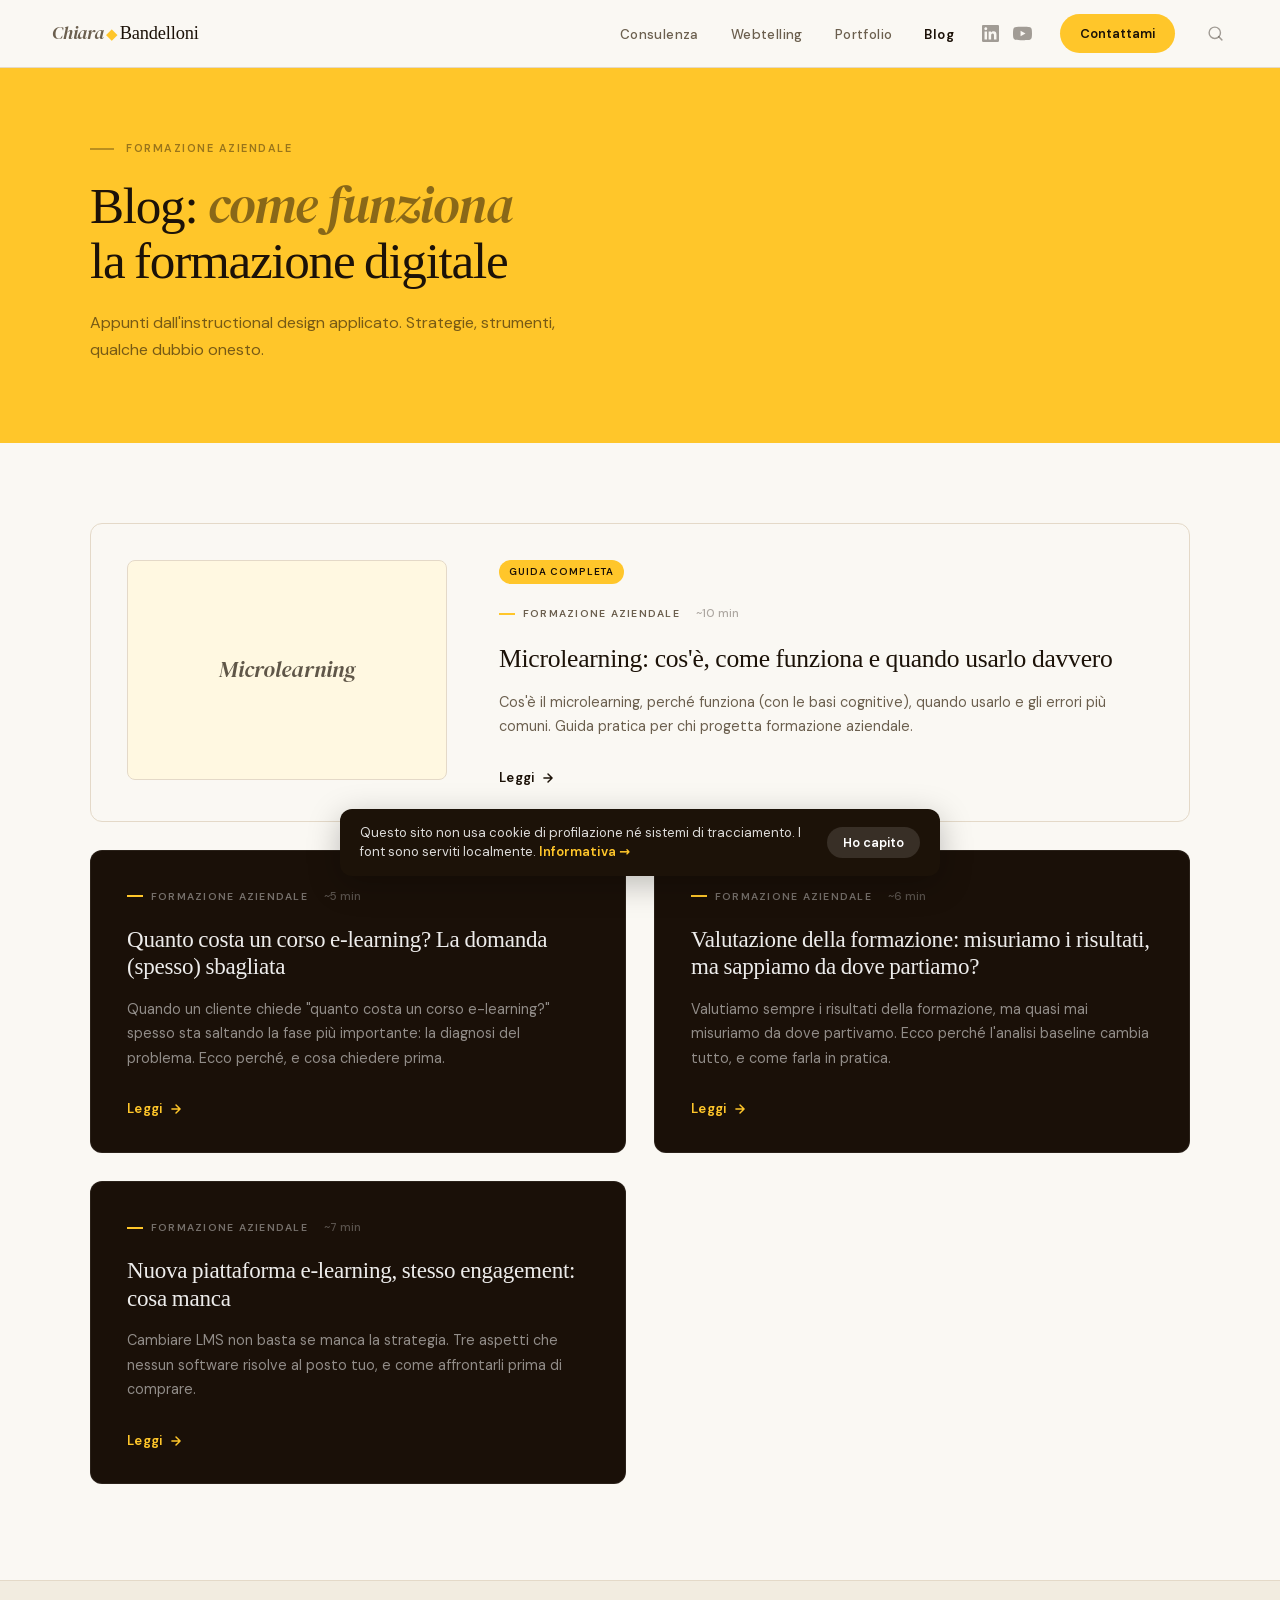
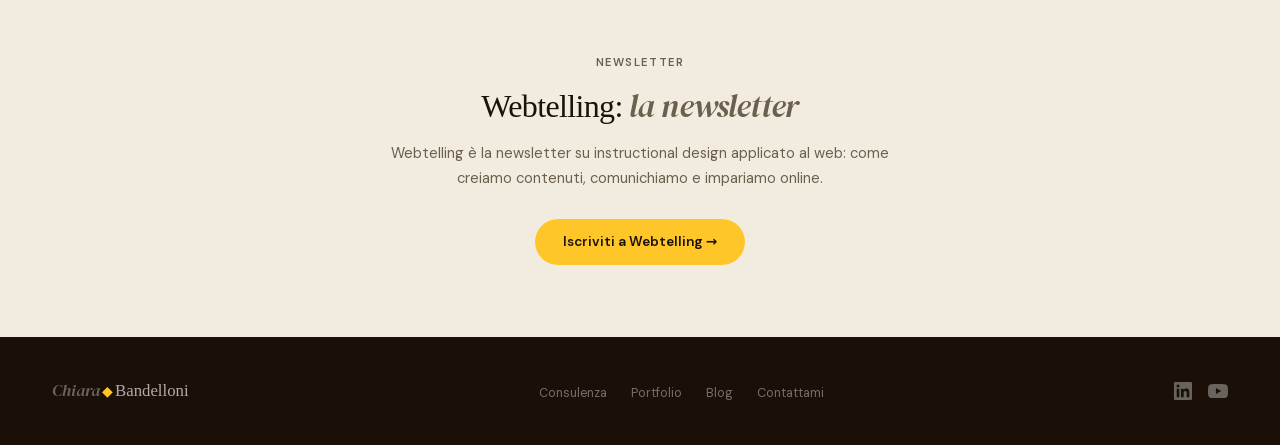
==== blog/index.html @ 51eea128 "Fix: rimuovi cadenza "ogni settimana" dalla CTA Webtelling Co-Authored-By: Claude Sonnet 4.6 <norepl" ====
<!DOCTYPE html>
<html lang="it">
<head>
<meta charset="UTF-8">
<meta name="viewport" content="width=device-width, initial-scale=1.0">
<title>Blog — Chiara Bandelloni | Formazione aziendale e e-learning</title>
<meta name="description" content="Articoli sulla formazione aziendale, instructional design e e-learning. Senza soluzioni preconfezionate.">
<link rel="canonical" href="https://chiarabandelloni.it/blog/">
<meta property="og:type" content="website">
<meta property="og:url" content="https://chiarabandelloni.it/blog/">
<meta property="og:title" content="Blog — Chiara Bandelloni | Formazione aziendale e e-learning">
<meta property="og:description" content="Articoli sulla formazione aziendale, instructional design e e-learning. Senza soluzioni preconfezionate.">
<meta property="og:image" content="https://chiarabandelloni.it/og-image.png">
<meta property="og:site_name" content="Chiara Bandelloni">
<meta property="og:locale" content="it_IT">
<meta name="twitter:card" content="summary_large_image">
<meta name="twitter:title" content="Blog — Chiara Bandelloni | Formazione aziendale e e-learning">
<meta name="twitter:description" content="Articoli sulla formazione aziendale, instructional design e e-learning. Senza soluzioni preconfezionate.">
<meta name="twitter:image" content="https://chiarabandelloni.it/og-image.png">
<link rel="stylesheet" href="../fonts/fonts.css">
<link rel="stylesheet" href="../search.css">
<link rel="icon" type="image/svg+xml" href="../favicon.svg">
<style>
*, *::before, *::after { box-sizing: border-box; margin: 0; padding: 0; }

:root {
  --yellow:      #ffc62a;
  --yellow-pale: #fff8e1;
  --brown:       #1c1208;
  --warm-white:  #faf8f3;
  --cream:       #f2ece0;
  --muted:       #6b5f4e;
  --border:      #e4d9c8;
  --dark-bg:     #1a1008;
  --serif:       'DM Serif Display', Georgia, serif;
  --sans:        'DM Sans', system-ui, sans-serif;
}

html { scroll-behavior: smooth; }

body {
  font-family: var(--sans);
  background: var(--warm-white);
  color: var(--brown);
  font-size: 17px;
  line-height: 1.65;
  -webkit-font-smoothing: antialiased;
  overflow-x: hidden;
}

/* ── NAV ── */
nav {
  position: sticky; top: 0; z-index: 100;
  background: var(--warm-white);
  border-bottom: 1px solid var(--border);
  padding: 0 52px;
  height: 68px;
  display: flex;
  align-items: center;
  justify-content: space-between;
}

.nav-logo {
  font-family: var(--serif);
  font-size: 1.15rem;
  font-weight: 400;
  color: var(--brown);
  text-decoration: none;
  letter-spacing: -0.01em;
}
.nav-logo em { font-style: italic; color: var(--muted); font-weight: 400; }
.nav-logo-sym { color: var(--yellow); padding: 0 2px; font-style: normal; font-size: 0.82em; vertical-align: middle; }

.nav-right {
  display: flex;
  align-items: center;
  gap: 28px;
}

.nav-links {
  display: flex;
  align-items: center;
  gap: 32px;
  list-style: none;
}
.nav-links a {
  font-size: 0.83rem;
  font-weight: 500;
  color: var(--muted);
  text-decoration: none;
  letter-spacing: 0.03em;
  transition: color 0.2s;
}
.nav-links a:hover, .nav-links a.active { color: var(--brown); }
.nav-links a.active { font-weight: 600; }

.nav-social {
  display: flex;
  align-items: center;
  gap: 14px;
}
.nav-social-link {
  color: rgba(28,18,8,0.4);
  display: flex;
  align-items: center;
  transition: color 0.2s;
  text-decoration: none;
}
.nav-social-link:hover { color: var(--brown); }

.nav-cta {
  background: var(--yellow);
  color: var(--brown);
  font-size: 0.8rem;
  font-weight: 700;
  padding: 9px 20px;
  border-radius: 100px;
  text-decoration: none;
  transition: background 0.2s;
  white-space: nowrap;
}
.nav-cta:hover { background: var(--brown); color: var(--yellow); }

/* ── PAGE HEADER ── */
.page-header {
  background: var(--yellow);
  padding: 72px 52px 80px;
}
.page-header-inner {
  max-width: 1100px;
  margin: 0 auto;
}
.section-label {
  font-size: 0.68rem;
  font-weight: 700;
  letter-spacing: 0.14em;
  text-transform: uppercase;
  color: rgba(28,18,8,0.45);
  display: flex;
  align-items: center;
  gap: 12px;
  margin-bottom: 20px;
}
.section-label::before {
  content: '';
  display: block;
  width: 24px; height: 2px;
  background: rgba(28,18,8,0.3);
  flex-shrink: 0;
}
.page-title {
  font-family: var(--serif);
  font-size: clamp(2.4rem, 4vw, 3.6rem);
  font-weight: 400;
  line-height: 1.08;
  letter-spacing: -0.025em;
  color: var(--brown);
  margin-bottom: 20px;
}
.page-title em { font-style: italic; color: rgba(28,18,8,0.52); }
.page-subtitle {
  font-size: 1rem;
  color: rgba(28,18,8,0.6);
  max-width: 520px;
  line-height: 1.7;
}

/* ── ARTICLES SECTION ── */
.articles-section {
  padding: 80px 52px 96px;
}
.articles-inner {
  max-width: 1100px;
  margin: 0 auto;
}

.articles-grid {
  display: grid;
  grid-template-columns: repeat(2, 1fr);
  gap: 28px;
}

.article-card {
  background: var(--warm-white);
  border: 1px solid var(--border);
  border-radius: 12px;
  padding: 36px 36px 32px;
  display: flex;
  flex-direction: column;
  position: relative;
  text-decoration: none;
  color: inherit;
  transition: border-color 0.22s, box-shadow 0.22s, transform 0.22s;
  overflow: hidden;
}
.article-card::before {
  content: '';
  position: absolute;
  top: 0; left: 0; right: 0;
  height: 3px;
  background: var(--yellow);
  transform: scaleX(0);
  transform-origin: left;
  transition: transform 0.3s;
}
.article-card:hover::before { transform: scaleX(1); }
.article-card:hover {
  border-color: rgba(255,198,42,0.4);
  box-shadow: 0 12px 40px rgba(28,18,8,0.08);
  transform: translateY(-3px);
}

.article-meta {
  display: flex;
  align-items: center;
  gap: 16px;
  margin-bottom: 20px;
}
.article-category {
  font-size: 0.65rem;
  font-weight: 700;
  letter-spacing: 0.12em;
  text-transform: uppercase;
  color: var(--muted);
  display: flex;
  align-items: center;
  gap: 8px;
}
.article-category::before {
  content: '';
  display: block;
  width: 16px; height: 2px;
  background: var(--yellow);
  flex-shrink: 0;
}
.article-time {
  font-size: 0.72rem;
  color: rgba(28,18,8,0.35);
  font-weight: 500;
}

.article-title {
  font-family: var(--serif);
  font-size: clamp(1.3rem, 1.8vw, 1.6rem);
  font-weight: 400;
  line-height: 1.2;
  color: var(--brown);
  margin-bottom: 16px;
  letter-spacing: -0.01em;
}

.article-excerpt {
  font-size: 0.9rem;
  color: var(--muted);
  line-height: 1.7;
  flex: 1;
  margin-bottom: 28px;
}

.article-link {
  display: inline-flex;
  align-items: center;
  gap: 6px;
  font-size: 0.82rem;
  font-weight: 600;
  color: var(--brown);
  letter-spacing: 0.02em;
}
.article-link svg { transition: transform 0.2s; }
.article-card:hover .article-link svg { transform: translateX(3px); }

/* featured card (first) spans full width */
.article-card.featured {
  grid-column: 1 / -1;
  flex-direction: row;
  gap: 52px;
  align-items: flex-start;
}
.article-card.featured .article-content {
  flex: 1;
  display: flex;
  flex-direction: column;
}
.article-card.featured .article-title {
  font-size: clamp(1.5rem, 2vw, 2rem);
}
.featured-tag {
  display: inline-flex;
  align-items: center;
  gap: 6px;
  background: var(--yellow);
  color: var(--brown);
  font-size: 0.62rem;
  font-weight: 700;
  letter-spacing: 0.1em;
  text-transform: uppercase;
  padding: 4px 10px;
  border-radius: 100px;
  margin-bottom: 20px;
  width: fit-content;
}

.featured-visual {
  width: 320px;
  flex-shrink: 0;
  background: var(--yellow-pale);
  border-radius: 8px;
  height: 220px;
  display: flex;
  align-items: center;
  justify-content: center;
  border: 1px solid var(--border);
  padding: 32px;
  text-align: center;
}
.featured-visual-text {
  font-family: var(--serif);
  font-size: 1.4rem;
  font-style: italic;
  color: var(--brown);
  line-height: 1.3;
  opacity: 0.7;
}

/* ── NEWSLETTER CTA ── */
.newsletter-section {
  background: var(--cream);
  border-top: 1px solid var(--border);
  padding: 72px 52px;
  text-align: center;
}
.newsletter-inner { max-width: 500px; margin: 0 auto; }
.newsletter-label {
  font-size: 0.7rem;
  font-weight: 700;
  letter-spacing: 0.14em;
  text-transform: uppercase;
  color: var(--muted);
  margin-bottom: 16px;
}
.newsletter-title {
  font-family: var(--serif);
  font-size: clamp(1.6rem, 2.5vw, 2.4rem);
  font-weight: 400;
  line-height: 1.15;
  letter-spacing: -0.02em;
  color: var(--brown);
  margin-bottom: 16px;
}
.newsletter-title em { font-style: italic; color: var(--muted); }
.newsletter-body {
  font-size: 0.92rem;
  color: var(--muted);
  line-height: 1.7;
  margin-bottom: 28px;
}
.btn-yellow {
  display: inline-flex;
  align-items: center;
  gap: 8px;
  background: var(--yellow);
  color: var(--brown);
  padding: 12px 28px;
  border-radius: 100px;
  font-size: 0.85rem;
  font-weight: 700;
  text-decoration: none;
  transition: background 0.2s;
}
.btn-yellow:hover { background: var(--brown); color: var(--yellow); }

/* ── FOOTER ── */
footer {
  background: var(--dark-bg);
  padding: 40px 52px;
  display: flex;
  align-items: center;
  justify-content: space-between;
  gap: 24px;
}
.footer-logo {
  font-family: var(--serif);
  font-size: 1.05rem;
  color: rgba(255,255,255,0.65);
  text-decoration: none;
}
.footer-logo em { font-style: italic; color: rgba(255,255,255,0.35); }
.footer-logo-sym { color: var(--yellow); padding: 0 2px; font-style: normal; font-size: 0.82em; vertical-align: middle; }
.footer-links {
  display: flex;
  gap: 24px;
  list-style: none;
}
.footer-links a {
  font-size: 0.78rem;
  color: rgba(255,255,255,0.4);
  text-decoration: none;
  transition: color 0.2s;
}
.footer-links a:hover { color: rgba(255,255,255,0.75); }
.footer-social {
  display: flex;
  align-items: center;
  gap: 16px;
}
.footer-social-link {
  color: rgba(255,255,255,0.35);
  display: flex;
  align-items: center;
  text-decoration: none;
  transition: color 0.2s;
}
.footer-social-link:hover { color: rgba(255,255,255,0.85); }

/* ── HAMBURGER ── */
.nav-hamburger {
  display: none;
  flex-direction: column;
  gap: 5px;
  background: none;
  border: none;
  cursor: pointer;
  padding: 6px 2px;
  -webkit-tap-highlight-color: transparent;
}
.nav-hamburger span {
  display: block;
  width: 22px; height: 2px;
  background: var(--brown);
  border-radius: 2px;
  transition: transform 0.28s ease, opacity 0.28s ease;
  transform-origin: center;
}
.nav-hamburger.open span:nth-child(1) { transform: translateY(7px) rotate(45deg); }
.nav-hamburger.open span:nth-child(2) { opacity: 0; }
.nav-hamburger.open span:nth-child(3) { transform: translateY(-7px) rotate(-45deg); }

/* ── DARK CARDS (non-featured) ── */
.article-card:not(.featured) {
  background: var(--dark-bg);
  border-color: rgba(255,255,255,0.07);
}
.article-card:not(.featured):hover {
  border-color: rgba(255,198,42,0.3);
  box-shadow: 0 12px 40px rgba(0,0,0,0.35);
}
.article-card:not(.featured) .article-title {
  color: rgba(255,255,255,0.92);
}
.article-card:not(.featured) .article-excerpt {
  color: rgba(255,255,255,0.52);
}
.article-card:not(.featured) .article-category {
  color: rgba(255,255,255,0.4);
}
.article-card:not(.featured) .article-time {
  color: rgba(255,255,255,0.28);
}
.article-card:not(.featured) .article-link {
  color: var(--yellow);
}

/* ── RESPONSIVE ── */
@media (max-width: 1024px) {
  nav { padding: 0 24px; }
  .page-header { padding: 56px 32px 64px; }
  .articles-section { padding: 64px 32px 80px; }
  .newsletter-section { padding: 56px 32px; }
  footer { padding: 32px; }
}
@media (max-width: 860px) {
  .articles-grid { grid-template-columns: 1fr; }
  .article-card.featured { flex-direction: column; gap: 28px; }
  .featured-visual { width: 100%; height: 160px; }
}
@media (max-width: 640px) {
  nav { padding: 0 20px; height: 60px; }
  .nav-hamburger { display: flex; }
  .nav-social { display: none; } .nav-cta { display: none; } .nav-links-mobile-only { display: block; }
  .nav-links {
    display: none;
    position: fixed;
    top: 60px; left: 0; right: 0;
    flex-direction: column;
    gap: 0;
    background: var(--warm-white);
    border-bottom: 1px solid var(--border);
    padding: 8px 0 16px;
    box-shadow: 0 8px 24px rgba(28,18,8,0.08);
    z-index: 99;
  }
  .nav-links.open { display: flex; }
  .nav-links li { border-bottom: 1px solid var(--border); }
  .nav-links li:last-child { border-bottom: none; }
  .nav-links a { display: block; padding: 14px 20px; font-size: 0.92rem; color: var(--brown); }
  .page-header { padding: 40px 20px 52px; }
  .articles-section { padding: 48px 20px 64px; }
  .article-card { padding: 28px 24px; }
  .newsletter-section { padding: 48px 20px; }
  footer { padding: 28px 20px; flex-direction: column; align-items: flex-start; gap: 16px; }
  .footer-links { flex-wrap: wrap; gap: 16px; }
}
#cookie-notice {
  position: fixed;
  bottom: 24px; left: 50%;
  transform: translateX(-50%);
  background: var(--brown);
  color: rgba(255,255,255,0.85);
  padding: 14px 20px;
  border-radius: 12px;
  font-size: 0.82rem;
  line-height: 1.5;
  display: flex;
  align-items: center;
  gap: 20px;
  max-width: min(600px, calc(100vw - 32px));
  box-shadow: 0 8px 32px rgba(0,0,0,0.25);
  z-index: 9999;
  transition: opacity 0.3s, transform 0.3s;
}
#cookie-notice.hidden {
  opacity: 0;
  pointer-events: none;
  transform: translateX(-50%) translateY(12px);
}
#cookie-notice a { color: var(--yellow); text-decoration: none; font-weight: 600; white-space: nowrap; }
#cookie-notice a:hover { text-decoration: underline; }
#cookie-close {
  background: rgba(255,255,255,0.12);
  border: none;
  color: #fff;
  font-size: 0.8rem;
  font-weight: 600;
  padding: 7px 16px;
  border-radius: 100px;
  cursor: pointer;
  white-space: nowrap;
  font-family: var(--sans);
  transition: background 0.2s;
  flex-shrink: 0;
}
#cookie-close:hover { background: rgba(255,255,255,0.22); }
@media (max-width: 640px) {
  #cookie-notice { bottom: 16px; flex-direction: column; align-items: flex-start; gap: 12px; }
}
</style>
</head>
<body>

<!-- ── NAV ── -->
<nav>
  <a href="../index.html" class="nav-logo"><em>Chiara</em><span class="nav-logo-sym">◆</span>Bandelloni</a>
  <div class="nav-right">
    <ul class="nav-links">
      <li><a href="../index.html#consulenza">Consulenza</a></li>
      <li><a href="https://chiarabandelloni.substack.com/" target="_blank" rel="noopener">Webtelling</a></li>
      <li><a href="../index.html#portfolio">Portfolio</a></li>
      <li><a href="index.html" class="active">Blog</a></li>
    </ul>
    <div class="nav-social">
      <a href="https://www.linkedin.com/in/chiarabandelloni/" target="_blank" rel="noopener" class="nav-social-link" aria-label="LinkedIn">
        <svg width="17" height="17" viewBox="0 0 24 24" fill="currentColor"><path d="M20.447 20.452h-3.554v-5.569c0-1.328-.027-3.037-1.852-3.037-1.853 0-2.136 1.445-2.136 2.939v5.667H9.351V9h3.414v1.561h.046c.477-.9 1.637-1.85 3.37-1.85 3.601 0 4.267 2.37 4.267 5.455v6.286zM5.337 7.433c-1.144 0-2.063-.926-2.063-2.065 0-1.138.92-2.063 2.063-2.063 1.14 0 2.064.925 2.064 2.063 0 1.139-.925 2.065-2.064 2.065zm1.782 13.019H3.555V9h3.564v11.452zM22.225 0H1.771C.792 0 0 .774 0 1.729v20.542C0 23.227.792 24 1.771 24h20.451C23.2 24 24 23.227 24 22.271V1.729C24 .774 23.2 0 22.222 0h.003z"/></svg>
      </a>
      <a href="https://www.youtube.com/@webtelling" target="_blank" rel="noopener" class="nav-social-link" aria-label="YouTube">
        <svg width="19" height="19" viewBox="0 0 24 24" fill="currentColor"><path d="M23.498 6.186a3.016 3.016 0 0 0-2.122-2.136C19.505 3.545 12 3.545 12 3.545s-7.505 0-9.377.505A3.017 3.017 0 0 0 .502 6.186C0 8.07 0 12 0 12s0 3.93.502 5.814a3.016 3.016 0 0 0 2.122 2.136c1.871.505 9.376.505 9.376.505s7.505 0 9.377-.505a3.015 3.015 0 0 0 2.122-2.136C24 15.93 24 12 24 12s0-3.93-.502-5.814zM9.545 15.568V8.432L15.818 12l-6.273 3.568z"/></svg>
      </a>
    </div>
    <a href="../contattami.html" class="nav-cta">Contattami</a>
    <button class="nav-search-btn" aria-label="Cerca nel sito">
      <svg width="17" height="17" viewBox="0 0 24 24" fill="none" stroke="currentColor" stroke-width="2" stroke-linecap="round" stroke-linejoin="round"><circle cx="11" cy="11" r="8"/><path d="m21 21-4.35-4.35"/></svg>
    </button>
    <button class="nav-hamburger" aria-label="Menu" aria-expanded="false">
      <span></span><span></span><span></span>
    </button>
  </div>
</nav>

<!-- ── PAGE HEADER ── -->
<div class="page-header">
  <div class="page-header-inner">
    <p class="section-label">formazione aziendale</p>
    <h1 class="page-title">Blog: <em>come funziona</em><br>la formazione digitale</h1>
    <p class="page-subtitle">Appunti dall'instructional design applicato. Strategie, strumenti, qualche dubbio onesto.</p>
  </div>
</div>

<!-- ── ARTICLE GRID ── -->
<section class="articles-section">
  <div class="articles-inner">
    <div class="articles-grid">

      <!-- FEATURED: microlearning (più lungo, più cercato) -->
      <a href="microlearning-guida-completa.html" class="article-card featured">
        <div class="featured-visual">
          <p class="featured-visual-text">Micro&shy;learning</p>
        </div>
        <div class="article-content">
          <span class="featured-tag">Guida completa</span>
          <div class="article-meta">
            <span class="article-category">Formazione aziendale</span>
            <span class="article-time">~10 min</span>
          </div>
          <h2 class="article-title">Microlearning: cos'è, come funziona e quando usarlo davvero</h2>
          <p class="article-excerpt">Cos'è il microlearning, perché funziona (con le basi cognitive), quando usarlo e gli errori più comuni. Guida pratica per chi progetta formazione aziendale.</p>
          <span class="article-link">Leggi <svg width="14" height="14" viewBox="0 0 24 24" fill="none" stroke="currentColor" stroke-width="2.5" stroke-linecap="round" stroke-linejoin="round"><path d="M5 12h14M12 5l7 7-7 7"/></svg></span>
        </div>
      </a>

      <!-- Quanto costa un corso -->
      <a href="quanto-costa-corso-elearning-domanda-sbagliata.html" class="article-card">
        <div class="article-meta">
          <span class="article-category">Formazione aziendale</span>
          <span class="article-time">~5 min</span>
        </div>
        <h2 class="article-title">Quanto costa un corso e-learning? La domanda (spesso) sbagliata</h2>
        <p class="article-excerpt">Quando un cliente chiede "quanto costa un corso e-learning?" spesso sta saltando la fase più importante: la diagnosi del problema. Ecco perché, e cosa chiedere prima.</p>
        <span class="article-link">Leggi <svg width="14" height="14" viewBox="0 0 24 24" fill="none" stroke="currentColor" stroke-width="2.5" stroke-linecap="round" stroke-linejoin="round"><path d="M5 12h14M12 5l7 7-7 7"/></svg></span>
      </a>

      <!-- Misurare il punto di partenza -->
      <a href="misurare-efficacia-formazione-baseline.html" class="article-card">
        <div class="article-meta">
          <span class="article-category">Formazione aziendale</span>
          <span class="article-time">~6 min</span>
        </div>
        <h2 class="article-title">Valutazione della formazione: misuriamo i risultati, ma sappiamo da dove partiamo?</h2>
        <p class="article-excerpt">Valutiamo sempre i risultati della formazione, ma quasi mai misuriamo da dove partivamo. Ecco perché l'analisi baseline cambia tutto, e come farla in pratica.</p>
        <span class="article-link">Leggi <svg width="14" height="14" viewBox="0 0 24 24" fill="none" stroke="currentColor" stroke-width="2.5" stroke-linecap="round" stroke-linejoin="round"><path d="M5 12h14M12 5l7 7-7 7"/></svg></span>
      </a>

      <!-- Piattaforma e-learning -->
      <a href="piattaforma-elearning-engagement-non-basta.html" class="article-card">
        <div class="article-meta">
          <span class="article-category">Formazione aziendale</span>
          <span class="article-time">~7 min</span>
        </div>
        <h2 class="article-title">Nuova piattaforma e-learning, stesso engagement: cosa manca</h2>
        <p class="article-excerpt">Cambiare LMS non basta se manca la strategia. Tre aspetti che nessun software risolve al posto tuo, e come affrontarli prima di comprare.</p>
        <span class="article-link">Leggi <svg width="14" height="14" viewBox="0 0 24 24" fill="none" stroke="currentColor" stroke-width="2.5" stroke-linecap="round" stroke-linejoin="round"><path d="M5 12h14M12 5l7 7-7 7"/></svg></span>
      </a>

    </div>
  </div>
</section>

<!-- ── NEWSLETTER ── -->
<section class="newsletter-section">
  <div class="newsletter-inner">
    <p class="newsletter-label">newsletter</p>
    <h2 class="newsletter-title">Webtelling: <em>la newsletter</em></h2>
    <p class="newsletter-body">Webtelling è la newsletter su instructional design applicato al web: come creiamo contenuti, comunichiamo e impariamo online.</p>
    <a href="https://chiarabandelloni.substack.com/" target="_blank" rel="noopener" class="btn-yellow">Iscriviti a Webtelling →</a>
  </div>
</section>

<!-- ── FOOTER ── -->
<footer>
  <a href="../index.html" class="footer-logo"><em>Chiara</em><span class="footer-logo-sym">◆</span>Bandelloni</a>
  <ul class="footer-links">
    <li><a href="../index.html#consulenza">Consulenza</a></li>
    <li><a href="../index.html#portfolio">Portfolio</a></li>
    <li><a href="index.html">Blog</a></li>
    <li><a href="../contattami.html">Contattami</a></li>
  </ul>
  <div class="footer-social">
    <a href="https://www.linkedin.com/in/chiarabandelloni/" target="_blank" rel="noopener" class="footer-social-link" aria-label="LinkedIn">
      <svg width="18" height="18" viewBox="0 0 24 24" fill="currentColor"><path d="M20.447 20.452h-3.554v-5.569c0-1.328-.027-3.037-1.852-3.037-1.853 0-2.136 1.445-2.136 2.939v5.667H9.351V9h3.414v1.561h.046c.477-.9 1.637-1.85 3.37-1.85 3.601 0 4.267 2.37 4.267 5.455v6.286zM5.337 7.433c-1.144 0-2.063-.926-2.063-2.065 0-1.138.92-2.063 2.063-2.063 1.14 0 2.064.925 2.064 2.063 0 1.139-.925 2.065-2.064 2.065zm1.782 13.019H3.555V9h3.564v11.452zM22.225 0H1.771C.792 0 0 .774 0 1.729v20.542C0 23.227.792 24 1.771 24h20.451C23.2 24 24 23.227 24 22.271V1.729C24 .774 23.2 0 22.222 0h.003z"/></svg>
    </a>
    <a href="https://www.youtube.com/@webtelling" target="_blank" rel="noopener" class="footer-social-link" aria-label="YouTube">
      <svg width="20" height="20" viewBox="0 0 24 24" fill="currentColor"><path d="M23.498 6.186a3.016 3.016 0 0 0-2.122-2.136C19.505 3.545 12 3.545 12 3.545s-7.505 0-9.377.505A3.017 3.017 0 0 0 .502 6.186C0 8.07 0 12 0 12s0 3.93.502 5.814a3.016 3.016 0 0 0 2.122 2.136c1.871.505 9.376.505 9.376.505s7.505 0 9.377-.505a3.015 3.015 0 0 0 2.122-2.136C24 15.93 24 12 24 12s0-3.93-.502-5.814zM9.545 15.568V8.432L15.818 12l-6.273 3.568z"/></svg>
    </a>
  </div>
</footer>

<script>
(function(){
  var btn = document.querySelector('.nav-hamburger');
  var menu = document.querySelector('.nav-links');
  if (!btn || !menu) return;
  btn.addEventListener('click', function(e){
    e.stopPropagation();
    var open = btn.classList.toggle('open');
    menu.classList.toggle('open');
    btn.setAttribute('aria-expanded', open);
  });
  document.addEventListener('click', function(e){
    if (!btn.contains(e.target) && !menu.contains(e.target)){
      btn.classList.remove('open');
      menu.classList.remove('open');
      btn.setAttribute('aria-expanded','false');
    }
  });
  menu.querySelectorAll('a').forEach(function(a){
    a.addEventListener('click', function(){
      btn.classList.remove('open');
      menu.classList.remove('open');
      btn.setAttribute('aria-expanded','false');
    });
  });
})();
</script>
<div id="cookie-notice" role="status" aria-live="polite">
  <span>Questo sito non usa cookie di profilazione né sistemi di tracciamento. I font sono serviti localmente. <a href="../privacy-policy.html#cookie">Informativa →</a></span>
  <button id="cookie-close" aria-label="Chiudi avviso cookie">Ho capito</button>
</div>
<script>
(function(){
  var notice = document.getElementById('cookie-notice');
  var close  = document.getElementById('cookie-close');
  if (!notice || !close) return;
  if (localStorage.getItem('cookie-ok')) { notice.classList.add('hidden'); return; }
  close.addEventListener('click', function(){
    notice.classList.add('hidden');
    localStorage.setItem('cookie-ok', '1');
  });
})();
</script>
<script src="../search.js"></script>
</body>
</html>
---- fonts/fonts.css ----
/* DM Sans — self-hosted */
@font-face {
  font-family: 'DM Sans';
  font-style: normal;
  font-weight: 300 600;
  font-display: swap;
  src: url('dm-sans-latin-ext.woff2') format('woff2');
  unicode-range: U+0100-02BA, U+02BD-02C5, U+02C7-02CC, U+02CE-02D7, U+02DD-02FF, U+0304, U+0308, U+0329, U+1D00-1DBF, U+1E00-1E9F, U+1EF2-1EFF, U+2020, U+20A0-20AB, U+20AD-20C0, U+2113, U+2C60-2C7F, U+A720-A7FF;
}
@font-face {
  font-family: 'DM Sans';
  font-style: normal;
  font-weight: 300 600;
  font-display: swap;
  src: url('dm-sans-latin.woff2') format('woff2');
  unicode-range: U+0000-00FF, U+0131, U+0152-0153, U+02BB-02BC, U+02C6, U+02DA, U+02DC, U+0304, U+0308, U+0329, U+2000-206F, U+20AC, U+2122, U+2191, U+2193, U+2212, U+2215, U+FEFF, U+FFFD;
}

/* DM Serif Display — self-hosted */
@font-face {
  font-family: 'DM Serif Display';
  font-style: normal;
  font-weight: 400;
  font-display: swap;
  src: url('dm-serif-display-regular-latin-ext.woff2') format('woff2');
  unicode-range: U+0100-02BA, U+02BD-02C5, U+02C7-02CC, U+02CE-02D7, U+02DD-02FF, U+0304, U+0308, U+0329, U+1D00-1DBF, U+1E00-1E9F, U+1EF2-1EFF, U+2020, U+20A0-20AB, U+20AD-20C0, U+2113, U+2C60-2C7F, U+A720-A7FF;
}
@font-face {
  font-family: 'DM Serif Display';
  font-style: normal;
  font-weight: 400;
  font-display: swap;
  src: url('dm-serif-display-regular-latin.woff2') format('woff2');
  unicode-range: U+0000-00FF, U+0131, U+0152-0153, U+02BB-02BC, U+02C6, U+02DA, U+02DC, U+0304, U+0308, U+0329, U+2000-206F, U+20AC, U+2122, U+2191, U+2193, U+2212, U+2215, U+FEFF, U+FFFD;
}
@font-face {
  font-family: 'DM Serif Display';
  font-style: italic;
  font-weight: 400;
  font-display: swap;
  src: url('dm-serif-display-italic-latin-ext.woff2') format('woff2');
  unicode-range: U+0100-02BA, U+02BD-02C5, U+02C7-02CC, U+02CE-02D7, U+02DD-02FF, U+0304, U+0308, U+0329, U+1D00-1DBF, U+1E00-1E9F, U+1EF2-1EFF, U+2020, U+20A0-20AB, U+20AD-20C0, U+2113, U+2C60-2C7F, U+A720-A7FF;
}
@font-face {
  font-family: 'DM Serif Display';
  font-style: italic;
  font-weight: 400;
  font-display: swap;
  src: url('dm-serif-display-italic-latin.woff2') format('woff2');
  unicode-range: U+0000-00FF, U+0131, U+0152-0153, U+02BB-02BC, U+02C6, U+02DA, U+02DC, U+0304, U+0308, U+0329, U+2000-206F, U+20AC, U+2122, U+2191, U+2193, U+2212, U+2215, U+FEFF, U+FFFD;
}
---- search.css ----
/* ── SEARCH OVERLAY ── */
#search-overlay {
  position: fixed;
  inset: 0;
  background: rgba(28,18,8,0.55);
  backdrop-filter: blur(4px);
  -webkit-backdrop-filter: blur(4px);
  z-index: 9998;
  display: flex;
  align-items: flex-start;
  justify-content: center;
  padding: 80px 20px 20px;
  opacity: 0;
  pointer-events: none;
  transition: opacity 0.2s;
}
#search-overlay.open {
  opacity: 1;
  pointer-events: all;
}
#search-panel {
  background: #faf8f3;
  border-radius: 16px;
  width: 100%;
  max-width: 580px;
  box-shadow: 0 24px 64px rgba(28,18,8,0.22);
  overflow: hidden;
  transform: translateY(-10px);
  transition: transform 0.2s;
}
#search-overlay.open #search-panel {
  transform: translateY(0);
}

/* input row */
#search-input-wrap {
  display: flex;
  align-items: center;
  gap: 12px;
  padding: 18px 20px;
  border-bottom: 1px solid #e4d9c8;
}
#search-icon-svg { color: #6b5f4e; flex-shrink: 0; }
#search-input {
  flex: 1;
  font-family: 'DM Sans', system-ui, sans-serif;
  font-size: 1rem;
  color: #1c1208;
  background: none;
  border: none;
  outline: none;
}
#search-input::placeholder { color: rgba(28,18,8,0.35); }
#search-kbd {
  font-size: 0.68rem;
  font-weight: 600;
  color: rgba(28,18,8,0.3);
  background: rgba(28,18,8,0.07);
  padding: 2px 7px;
  border-radius: 5px;
  letter-spacing: 0.03em;
  flex-shrink: 0;
}
#search-close {
  background: none;
  border: none;
  color: #6b5f4e;
  cursor: pointer;
  padding: 4px;
  display: flex;
  align-items: center;
  flex-shrink: 0;
  transition: color 0.2s;
}
#search-close:hover { color: #1c1208; }

/* results */
#search-results {
  max-height: 380px;
  overflow-y: auto;
  padding: 8px 0;
}
.search-hint {
  padding: 18px 20px;
  font-size: 0.87rem;
  color: #6b5f4e;
  font-family: 'DM Sans', system-ui, sans-serif;
}
.search-result {
  display: flex;
  flex-direction: column;
  gap: 4px;
  padding: 14px 20px;
  text-decoration: none;
  color: inherit;
  border-left: 3px solid transparent;
  transition: background 0.15s, border-color 0.15s;
}
.search-result:hover,
.search-result.active {
  background: #fff8e1;
  border-left-color: #ffc62a;
}
.search-result-cat {
  font-size: 0.63rem;
  font-weight: 700;
  letter-spacing: 0.12em;
  text-transform: uppercase;
  color: #6b5f4e;
  font-family: 'DM Sans', system-ui, sans-serif;
}
.search-result-title {
  font-size: 0.95rem;
  color: #1c1208;
  font-weight: 600;
  line-height: 1.3;
  font-family: 'DM Sans', system-ui, sans-serif;
}
.search-result-excerpt {
  font-size: 0.82rem;
  color: #6b5f4e;
  line-height: 1.5;
  font-family: 'DM Sans', system-ui, sans-serif;
}

/* nav button */
.nav-search-btn {
  background: none;
  border: none;
  color: rgba(28,18,8,0.4);
  cursor: pointer;
  display: flex;
  align-items: center;
  padding: 4px;
  transition: color 0.2s;
  -webkit-tap-highlight-color: transparent;
}
.nav-search-btn:hover { color: #1c1208; }

@media (max-width: 640px) {
  #search-overlay { padding: 60px 16px 16px; }
  #search-kbd { display: none; }
}
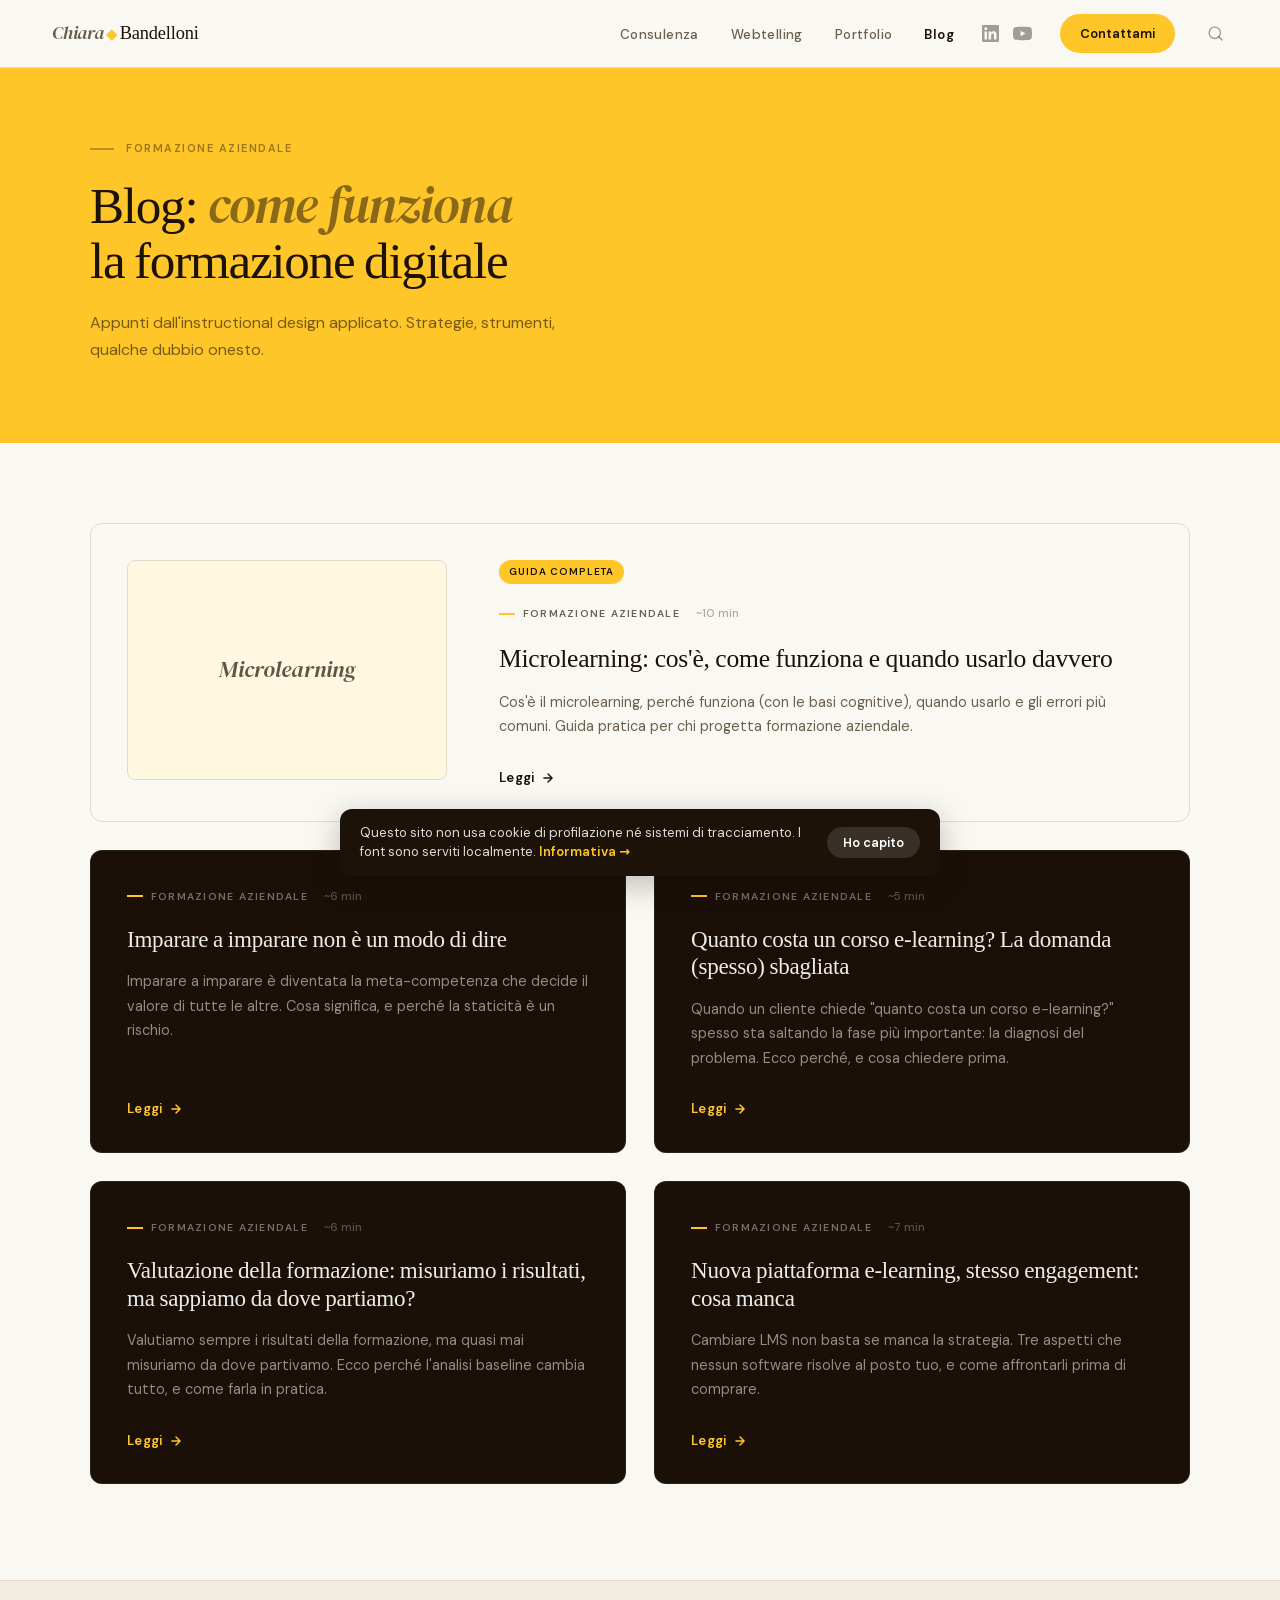
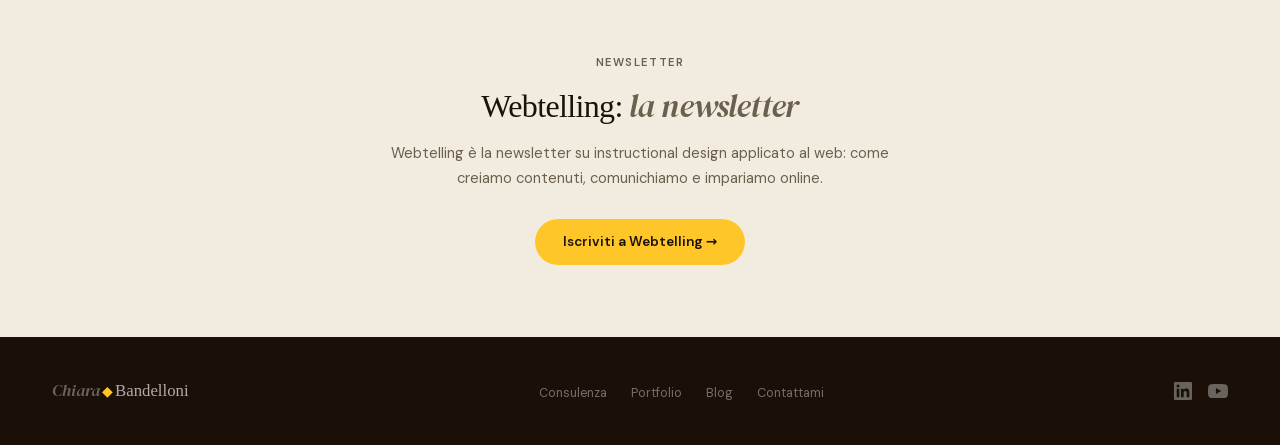
==== commit f228bc2b: "Blog: pubblica "Imparare a imparare non è un modo di dire" Nuovo articolo (slug imparare-a-imparare-" ====
--- a/blog/index.html
+++ b/blog/index.html
@@ -604,6 +604,17 @@
           <p class="article-excerpt">Cos'è il microlearning, perché funziona (con le basi cognitive), quando usarlo e gli errori più comuni. Guida pratica per chi progetta formazione aziendale.</p>
           <span class="article-link">Leggi <svg width="14" height="14" viewBox="0 0 24 24" fill="none" stroke="currentColor" stroke-width="2.5" stroke-linecap="round" stroke-linejoin="round"><path d="M5 12h14M12 5l7 7-7 7"/></svg></span>
         </div>
+      </a>
+
+      <!-- Imparare a imparare -->
+      <a href="imparare-a-imparare-meta-competenza.html" class="article-card">
+        <div class="article-meta">
+          <span class="article-category">Formazione aziendale</span>
+          <span class="article-time">~6 min</span>
+        </div>
+        <h2 class="article-title">Imparare a imparare non è un modo di dire</h2>
+        <p class="article-excerpt">Imparare a imparare è diventata la meta-competenza che decide il valore di tutte le altre. Cosa significa, e perché la staticità è un rischio.</p>
+        <span class="article-link">Leggi <svg width="14" height="14" viewBox="0 0 24 24" fill="none" stroke="currentColor" stroke-width="2.5" stroke-linecap="round" stroke-linejoin="round"><path d="M5 12h14M12 5l7 7-7 7"/></svg></span>
       </a>
 
       <!-- Quanto costa un corso -->
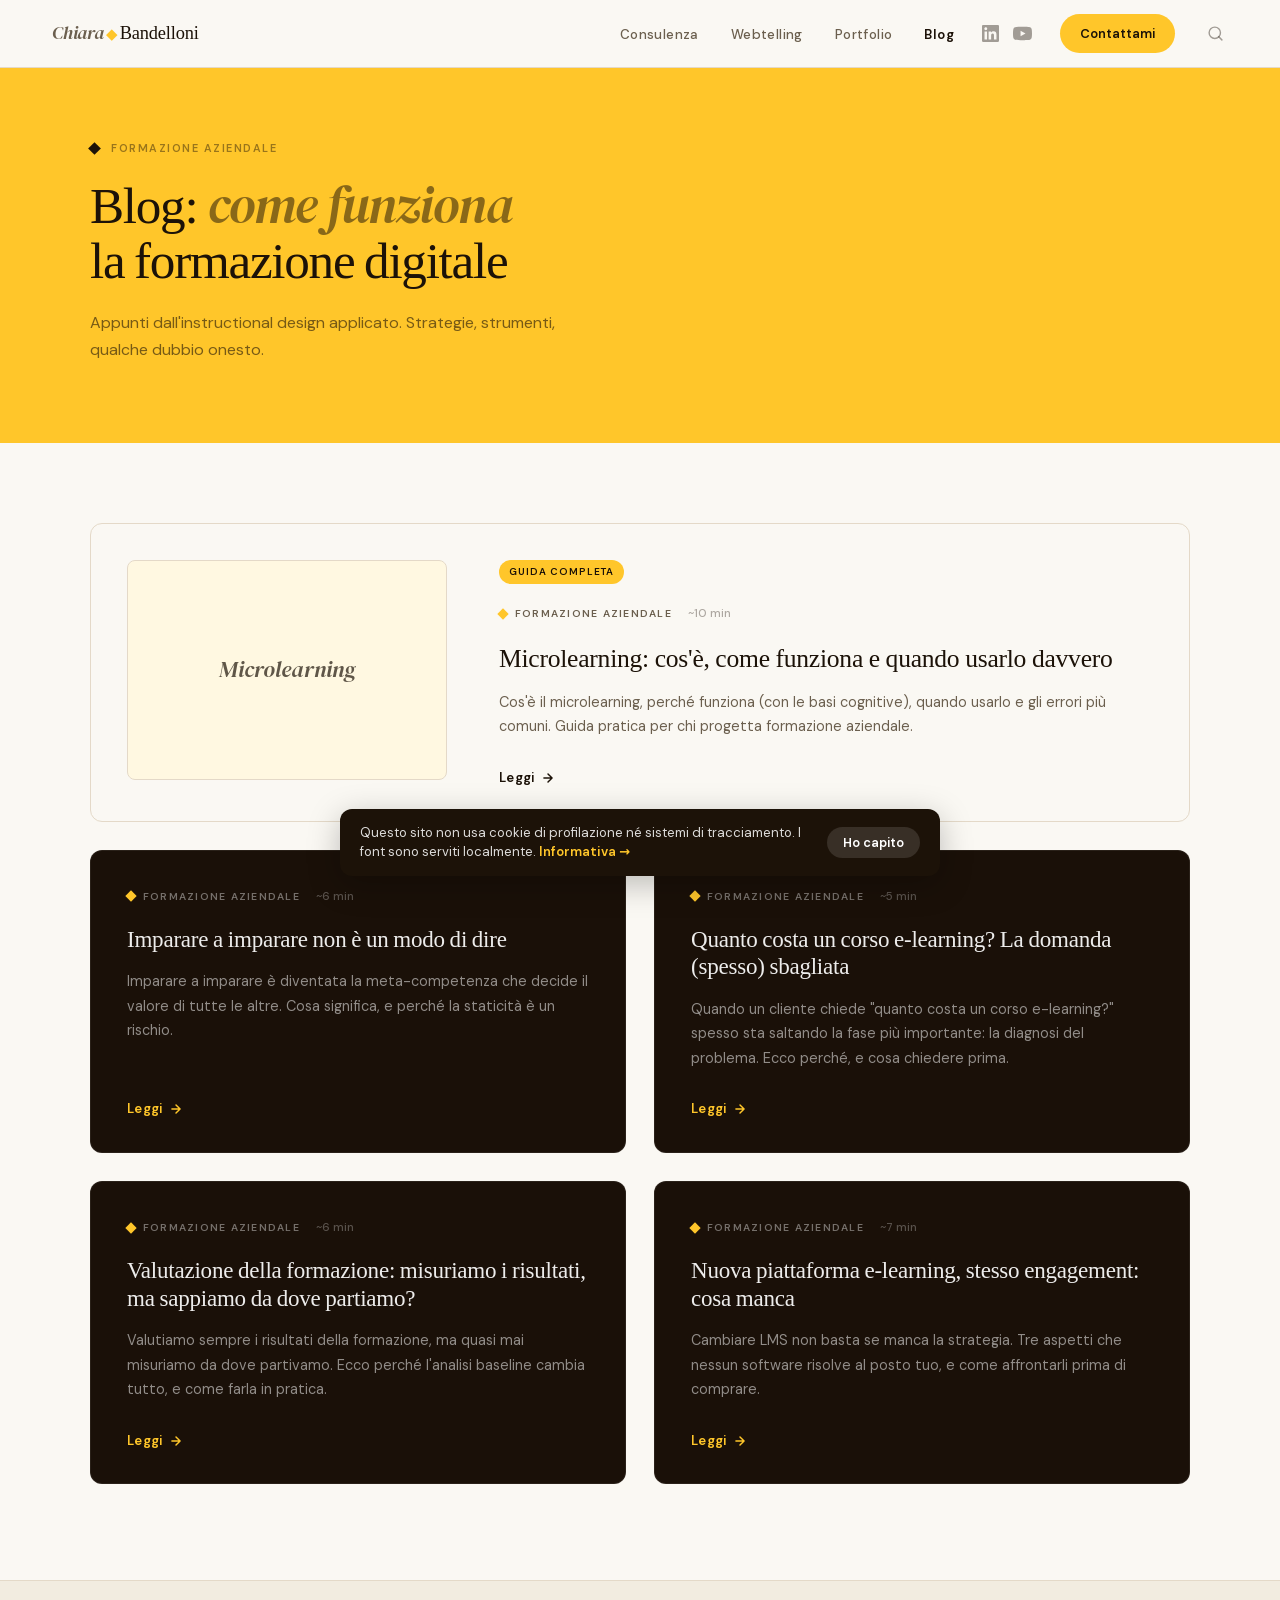
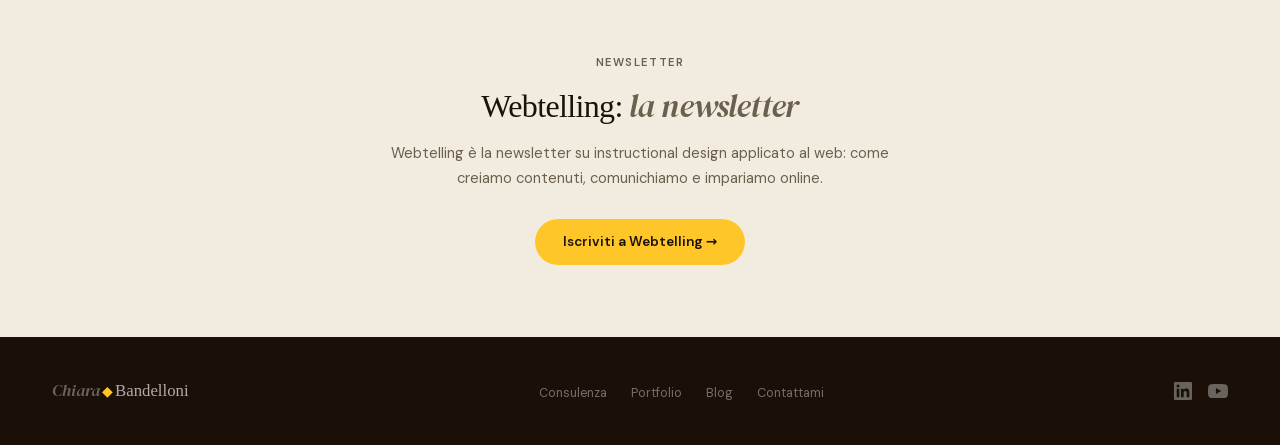
==== commit 643dda39: "Design: sostituisci le lineette dei titoli con il diamantino del logo Ogni eyebrow, section-label e " ====
--- a/blog/index.html
+++ b/blog/index.html
@@ -144,8 +144,9 @@
 .section-label::before {
   content: '';
   display: block;
-  width: 24px; height: 2px;
-  background: rgba(28,18,8,0.3);
+  width: 9px; height: 9px;
+  background: var(--brown);
+  transform: rotate(45deg);
   flex-shrink: 0;
 }
 .page-title {
@@ -229,8 +230,9 @@
 .article-category::before {
   content: '';
   display: block;
-  width: 16px; height: 2px;
+  width: 8px; height: 8px;
   background: var(--yellow);
+  transform: rotate(45deg);
   flex-shrink: 0;
 }
 .article-time {
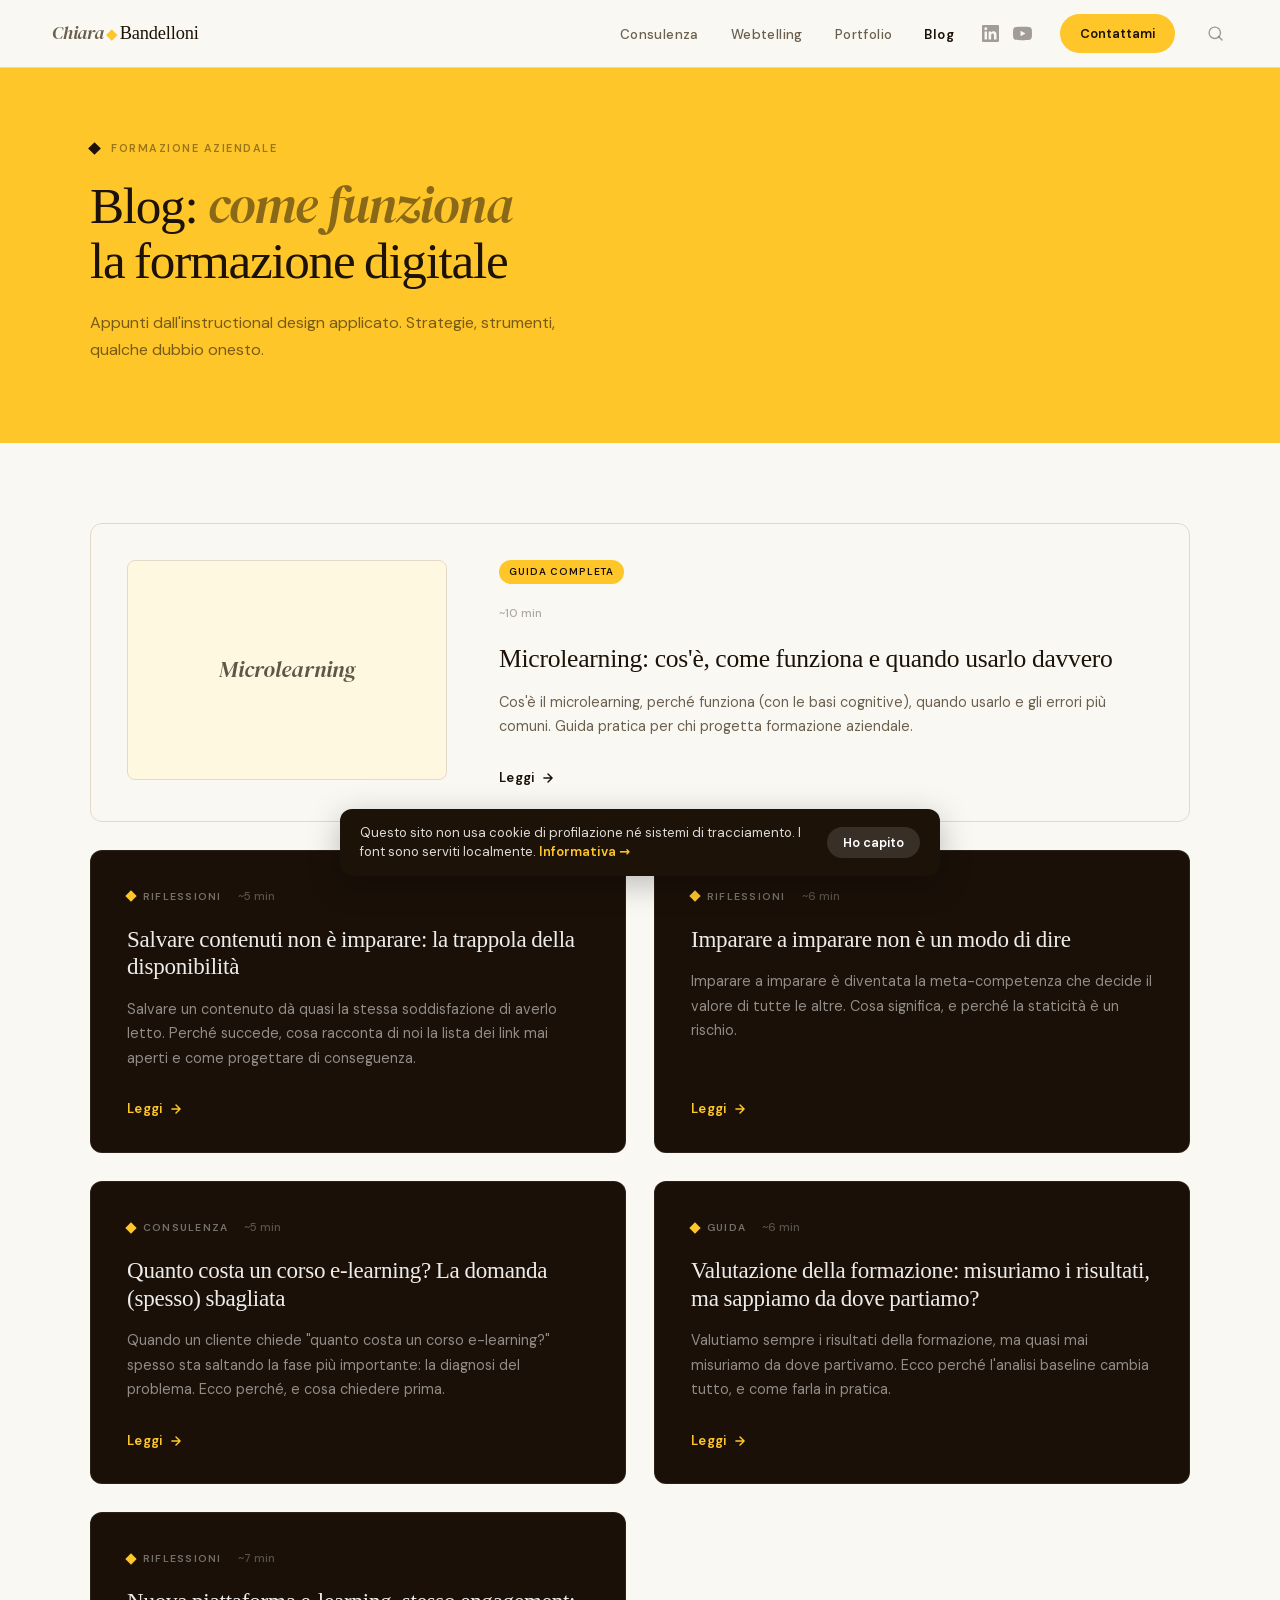
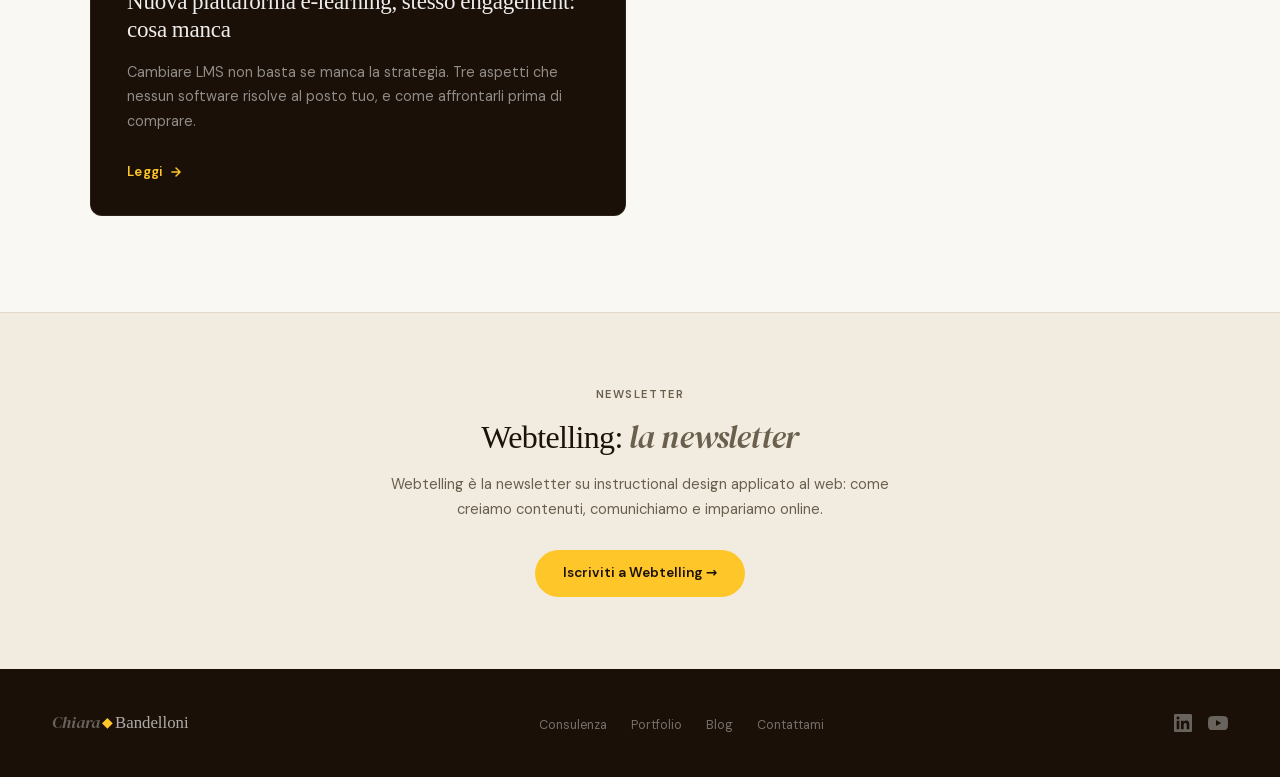
==== commit 13d6d3fc: "Blog: pubblica "Salvare contenuti non è imparare" Nuovo articolo in categoria Riflessioni, con card " ====
--- a/blog/index.html
+++ b/blog/index.html
@@ -599,7 +599,6 @@
         <div class="article-content">
           <span class="featured-tag">Guida completa</span>
           <div class="article-meta">
-            <span class="article-category">Formazione aziendale</span>
             <span class="article-time">~10 min</span>
           </div>
           <h2 class="article-title">Microlearning: cos'è, come funziona e quando usarlo davvero</h2>
@@ -608,10 +607,21 @@
         </div>
       </a>
 
+      <!-- Salvare contenuti non e' imparare -->
+      <a href="salvare-contenuti-non-e-imparare.html" class="article-card">
+        <div class="article-meta">
+          <span class="article-category">Riflessioni</span>
+          <span class="article-time">~5 min</span>
+        </div>
+        <h2 class="article-title">Salvare contenuti non &egrave; imparare: la trappola della disponibilit&agrave;</h2>
+        <p class="article-excerpt">Salvare un contenuto d&agrave; quasi la stessa soddisfazione di averlo letto. Perch&eacute; succede, cosa racconta di noi la lista dei link mai aperti e come progettare di conseguenza.</p>
+        <span class="article-link">Leggi <svg width="14" height="14" viewBox="0 0 24 24" fill="none" stroke="currentColor" stroke-width="2.5" stroke-linecap="round" stroke-linejoin="round"><path d="M5 12h14M12 5l7 7-7 7"/></svg></span>
+      </a>
+
       <!-- Imparare a imparare -->
       <a href="imparare-a-imparare-meta-competenza.html" class="article-card">
         <div class="article-meta">
-          <span class="article-category">Formazione aziendale</span>
+          <span class="article-category">Riflessioni</span>
           <span class="article-time">~6 min</span>
         </div>
         <h2 class="article-title">Imparare a imparare non è un modo di dire</h2>
@@ -622,7 +632,7 @@
       <!-- Quanto costa un corso -->
       <a href="quanto-costa-corso-elearning-domanda-sbagliata.html" class="article-card">
         <div class="article-meta">
-          <span class="article-category">Formazione aziendale</span>
+          <span class="article-category">Consulenza</span>
           <span class="article-time">~5 min</span>
         </div>
         <h2 class="article-title">Quanto costa un corso e-learning? La domanda (spesso) sbagliata</h2>
@@ -633,7 +643,7 @@
       <!-- Misurare il punto di partenza -->
       <a href="misurare-efficacia-formazione-baseline.html" class="article-card">
         <div class="article-meta">
-          <span class="article-category">Formazione aziendale</span>
+          <span class="article-category">Guida</span>
           <span class="article-time">~6 min</span>
         </div>
         <h2 class="article-title">Valutazione della formazione: misuriamo i risultati, ma sappiamo da dove partiamo?</h2>
@@ -644,7 +654,7 @@
       <!-- Piattaforma e-learning -->
       <a href="piattaforma-elearning-engagement-non-basta.html" class="article-card">
         <div class="article-meta">
-          <span class="article-category">Formazione aziendale</span>
+          <span class="article-category">Riflessioni</span>
           <span class="article-time">~7 min</span>
         </div>
         <h2 class="article-title">Nuova piattaforma e-learning, stesso engagement: cosa manca</h2>
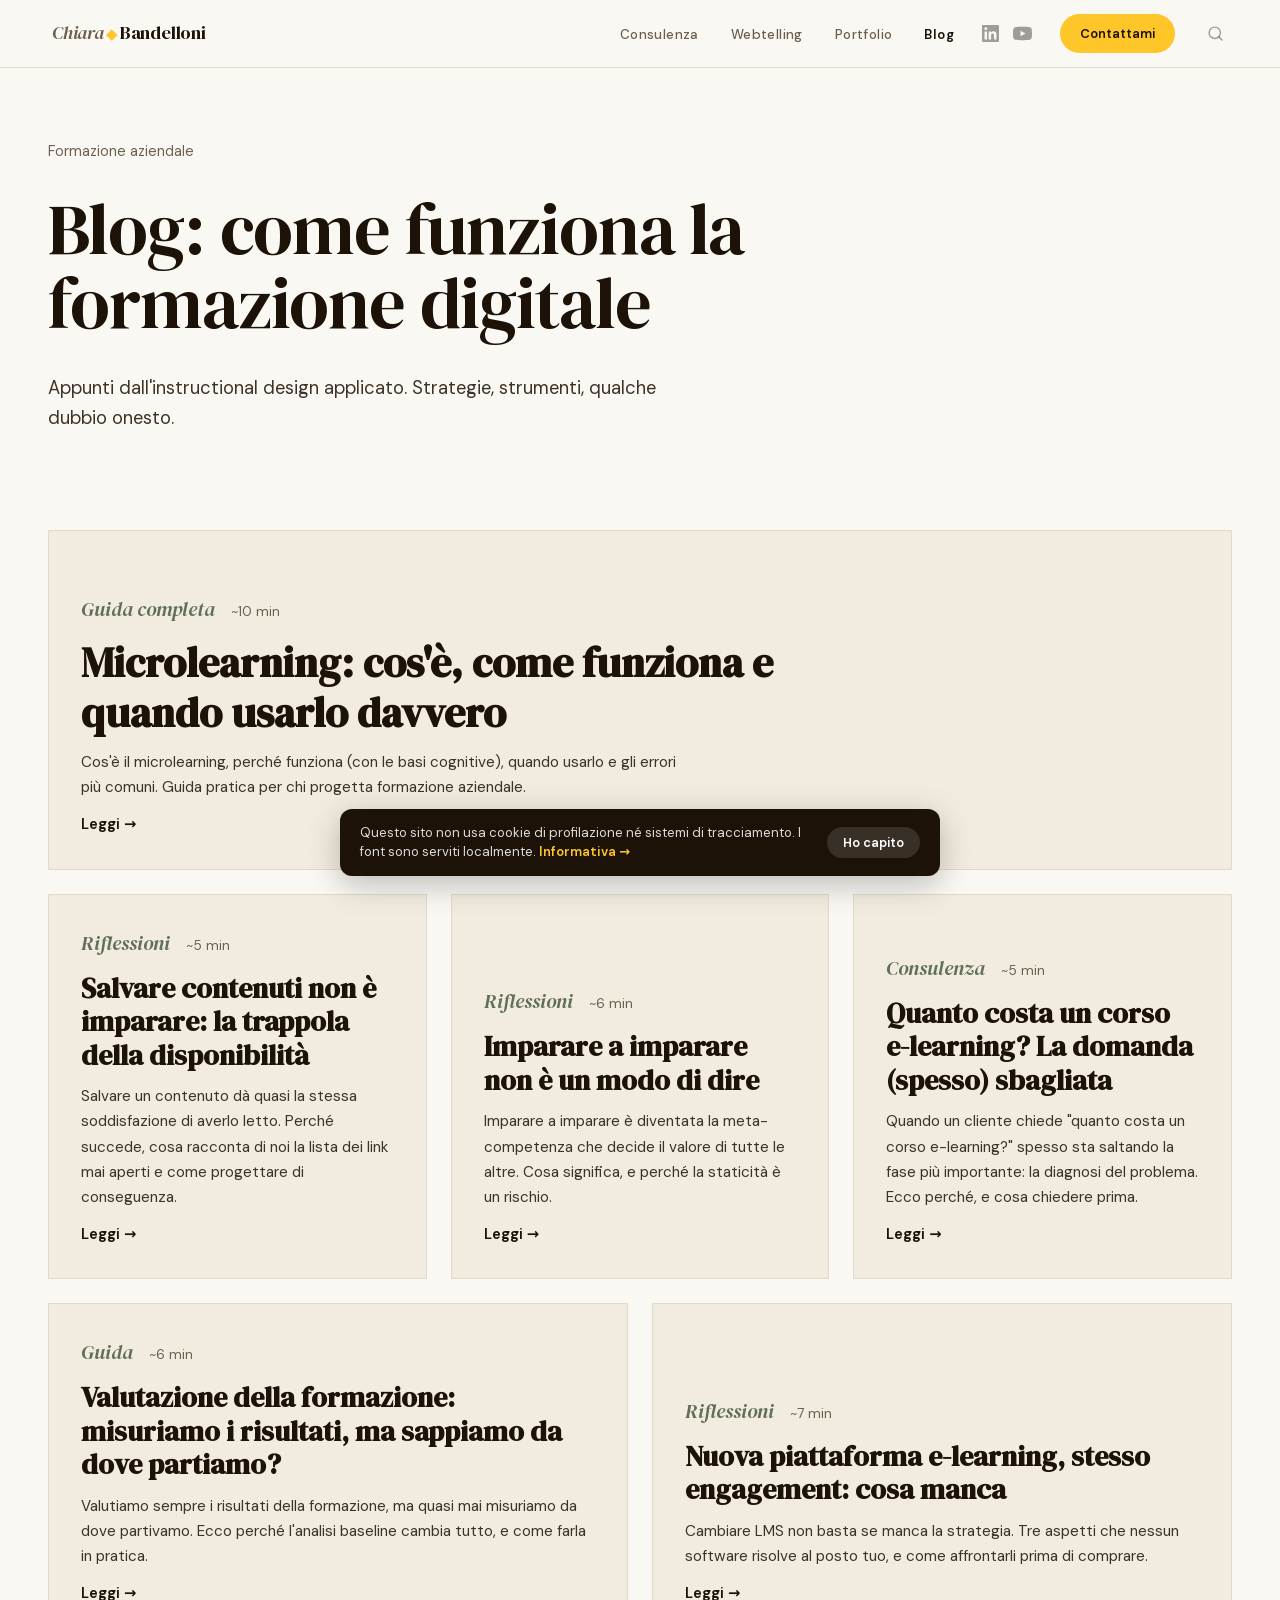
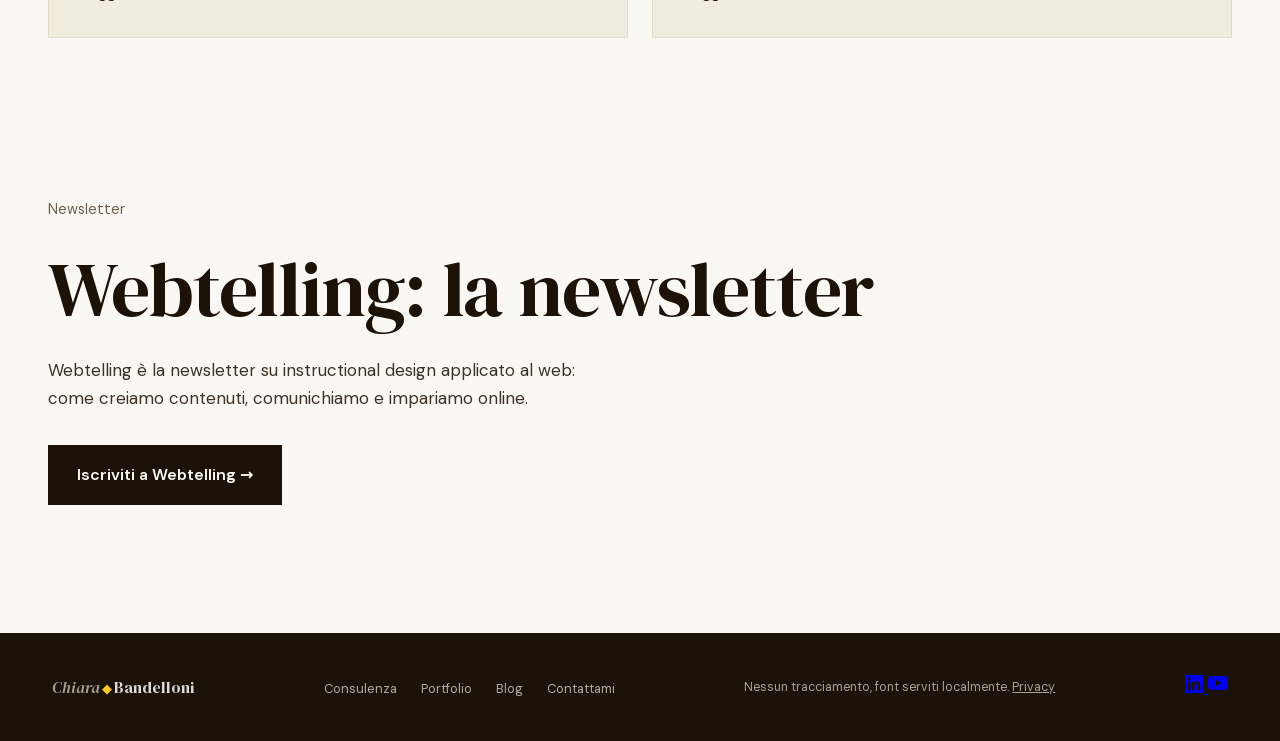
==== commit c6ed3931: "Blog: elenco articoli a box come in home, stile della nuova home Co-Authored-By: Claude Opus 5.5 (1M" ====
--- a/blog/index.html
+++ b/blog/index.html
@@ -31,6 +31,7 @@
   --cream:       #f2ece0;
   --muted:       #6b5f4e;
   --border:      #e4d9c8;
+  --sage:        #5f7057;
   --dark-bg:     #1a1008;
   --serif:       'DM Serif Display', Georgia, serif;
   --sans:        'DM Sans', system-ui, sans-serif;
@@ -120,299 +121,6 @@
   white-space: nowrap;
 }
 .nav-cta:hover { background: var(--brown); color: var(--yellow); }
-
-/* ── PAGE HEADER ── */
-.page-header {
-  background: var(--yellow);
-  padding: 72px 52px 80px;
-}
-.page-header-inner {
-  max-width: 1100px;
-  margin: 0 auto;
-}
-.section-label {
-  font-size: 0.68rem;
-  font-weight: 700;
-  letter-spacing: 0.14em;
-  text-transform: uppercase;
-  color: rgba(28,18,8,0.45);
-  display: flex;
-  align-items: center;
-  gap: 12px;
-  margin-bottom: 20px;
-}
-.section-label::before {
-  content: '';
-  display: block;
-  width: 9px; height: 9px;
-  background: var(--brown);
-  transform: rotate(45deg);
-  flex-shrink: 0;
-}
-.page-title {
-  font-family: var(--serif);
-  font-size: clamp(2.4rem, 4vw, 3.6rem);
-  font-weight: 400;
-  line-height: 1.08;
-  letter-spacing: -0.025em;
-  color: var(--brown);
-  margin-bottom: 20px;
-}
-.page-title em { font-style: italic; color: rgba(28,18,8,0.52); }
-.page-subtitle {
-  font-size: 1rem;
-  color: rgba(28,18,8,0.6);
-  max-width: 520px;
-  line-height: 1.7;
-}
-
-/* ── ARTICLES SECTION ── */
-.articles-section {
-  padding: 80px 52px 96px;
-}
-.articles-inner {
-  max-width: 1100px;
-  margin: 0 auto;
-}
-
-.articles-grid {
-  display: grid;
-  grid-template-columns: repeat(2, 1fr);
-  gap: 28px;
-}
-
-.article-card {
-  background: var(--warm-white);
-  border: 1px solid var(--border);
-  border-radius: 12px;
-  padding: 36px 36px 32px;
-  display: flex;
-  flex-direction: column;
-  position: relative;
-  text-decoration: none;
-  color: inherit;
-  transition: border-color 0.22s, box-shadow 0.22s, transform 0.22s;
-  overflow: hidden;
-}
-.article-card::before {
-  content: '';
-  position: absolute;
-  top: 0; left: 0; right: 0;
-  height: 3px;
-  background: var(--yellow);
-  transform: scaleX(0);
-  transform-origin: left;
-  transition: transform 0.3s;
-}
-.article-card:hover::before { transform: scaleX(1); }
-.article-card:hover {
-  border-color: rgba(255,198,42,0.4);
-  box-shadow: 0 12px 40px rgba(28,18,8,0.08);
-  transform: translateY(-3px);
-}
-
-.article-meta {
-  display: flex;
-  align-items: center;
-  gap: 16px;
-  margin-bottom: 20px;
-}
-.article-category {
-  font-size: 0.65rem;
-  font-weight: 700;
-  letter-spacing: 0.12em;
-  text-transform: uppercase;
-  color: var(--muted);
-  display: flex;
-  align-items: center;
-  gap: 8px;
-}
-.article-category::before {
-  content: '';
-  display: block;
-  width: 8px; height: 8px;
-  background: var(--yellow);
-  transform: rotate(45deg);
-  flex-shrink: 0;
-}
-.article-time {
-  font-size: 0.72rem;
-  color: rgba(28,18,8,0.35);
-  font-weight: 500;
-}
-
-.article-title {
-  font-family: var(--serif);
-  font-size: clamp(1.3rem, 1.8vw, 1.6rem);
-  font-weight: 400;
-  line-height: 1.2;
-  color: var(--brown);
-  margin-bottom: 16px;
-  letter-spacing: -0.01em;
-}
-
-.article-excerpt {
-  font-size: 0.9rem;
-  color: var(--muted);
-  line-height: 1.7;
-  flex: 1;
-  margin-bottom: 28px;
-}
-
-.article-link {
-  display: inline-flex;
-  align-items: center;
-  gap: 6px;
-  font-size: 0.82rem;
-  font-weight: 600;
-  color: var(--brown);
-  letter-spacing: 0.02em;
-}
-.article-link svg { transition: transform 0.2s; }
-.article-card:hover .article-link svg { transform: translateX(3px); }
-
-/* featured card (first) spans full width */
-.article-card.featured {
-  grid-column: 1 / -1;
-  flex-direction: row;
-  gap: 52px;
-  align-items: flex-start;
-}
-.article-card.featured .article-content {
-  flex: 1;
-  display: flex;
-  flex-direction: column;
-}
-.article-card.featured .article-title {
-  font-size: clamp(1.5rem, 2vw, 2rem);
-}
-.featured-tag {
-  display: inline-flex;
-  align-items: center;
-  gap: 6px;
-  background: var(--yellow);
-  color: var(--brown);
-  font-size: 0.62rem;
-  font-weight: 700;
-  letter-spacing: 0.1em;
-  text-transform: uppercase;
-  padding: 4px 10px;
-  border-radius: 100px;
-  margin-bottom: 20px;
-  width: fit-content;
-}
-
-.featured-visual {
-  width: 320px;
-  flex-shrink: 0;
-  background: var(--yellow-pale);
-  border-radius: 8px;
-  height: 220px;
-  display: flex;
-  align-items: center;
-  justify-content: center;
-  border: 1px solid var(--border);
-  padding: 32px;
-  text-align: center;
-}
-.featured-visual-text {
-  font-family: var(--serif);
-  font-size: 1.4rem;
-  font-style: italic;
-  color: var(--brown);
-  line-height: 1.3;
-  opacity: 0.7;
-}
-
-/* ── NEWSLETTER CTA ── */
-.newsletter-section {
-  background: var(--cream);
-  border-top: 1px solid var(--border);
-  padding: 72px 52px;
-  text-align: center;
-}
-.newsletter-inner { max-width: 500px; margin: 0 auto; }
-.newsletter-label {
-  font-size: 0.7rem;
-  font-weight: 700;
-  letter-spacing: 0.14em;
-  text-transform: uppercase;
-  color: var(--muted);
-  margin-bottom: 16px;
-}
-.newsletter-title {
-  font-family: var(--serif);
-  font-size: clamp(1.6rem, 2.5vw, 2.4rem);
-  font-weight: 400;
-  line-height: 1.15;
-  letter-spacing: -0.02em;
-  color: var(--brown);
-  margin-bottom: 16px;
-}
-.newsletter-title em { font-style: italic; color: var(--muted); }
-.newsletter-body {
-  font-size: 0.92rem;
-  color: var(--muted);
-  line-height: 1.7;
-  margin-bottom: 28px;
-}
-.btn-yellow {
-  display: inline-flex;
-  align-items: center;
-  gap: 8px;
-  background: var(--yellow);
-  color: var(--brown);
-  padding: 12px 28px;
-  border-radius: 100px;
-  font-size: 0.85rem;
-  font-weight: 700;
-  text-decoration: none;
-  transition: background 0.2s;
-}
-.btn-yellow:hover { background: var(--brown); color: var(--yellow); }
-
-/* ── FOOTER ── */
-footer {
-  background: var(--dark-bg);
-  padding: 40px 52px;
-  display: flex;
-  align-items: center;
-  justify-content: space-between;
-  gap: 24px;
-}
-.footer-logo {
-  font-family: var(--serif);
-  font-size: 1.05rem;
-  color: rgba(255,255,255,0.65);
-  text-decoration: none;
-}
-.footer-logo em { font-style: italic; color: rgba(255,255,255,0.35); }
-.footer-logo-sym { color: var(--yellow); padding: 0 2px; font-style: normal; font-size: 0.82em; vertical-align: middle; }
-.footer-links {
-  display: flex;
-  gap: 24px;
-  list-style: none;
-}
-.footer-links a {
-  font-size: 0.78rem;
-  color: rgba(255,255,255,0.4);
-  text-decoration: none;
-  transition: color 0.2s;
-}
-.footer-links a:hover { color: rgba(255,255,255,0.75); }
-.footer-social {
-  display: flex;
-  align-items: center;
-  gap: 16px;
-}
-.footer-social-link {
-  color: rgba(255,255,255,0.35);
-  display: flex;
-  align-items: center;
-  text-decoration: none;
-  transition: color 0.2s;
-}
-.footer-social-link:hover { color: rgba(255,255,255,0.85); }
 
 /* ── HAMBURGER ── */
 .nav-hamburger {
@@ -437,43 +145,159 @@
 .nav-hamburger.open span:nth-child(2) { opacity: 0; }
 .nav-hamburger.open span:nth-child(3) { transform: translateY(-7px) rotate(-45deg); }
 
-/* ── DARK CARDS (non-featured) ── */
-.article-card:not(.featured) {
-  background: var(--dark-bg);
-  border-color: rgba(255,255,255,0.07);
-}
-.article-card:not(.featured):hover {
-  border-color: rgba(255,198,42,0.3);
-  box-shadow: 0 12px 40px rgba(0,0,0,0.35);
-}
-.article-card:not(.featured) .article-title {
-  color: rgba(255,255,255,0.92);
-}
-.article-card:not(.featured) .article-excerpt {
-  color: rgba(255,255,255,0.52);
-}
-.article-card:not(.featured) .article-category {
-  color: rgba(255,255,255,0.4);
-}
-.article-card:not(.featured) .article-time {
-  color: rgba(255,255,255,0.28);
-}
-.article-card:not(.featured) .article-link {
-  color: var(--yellow);
-}
+/* ─────────────────────────────────────────
+   LAYOUT COMUNE
+───────────────────────────────────────── */
+.wrap { max-width: 1280px; margin: 0 auto; padding: 0 48px; }
+.block { padding-top: 140px; }
+
+.h-section {
+  font-family: var(--serif);
+  font-weight: 400;
+  font-size: clamp(2rem, 3.4vw, 2.75rem);
+  line-height: 1.12;
+}
+
+.note {
+  font-family: var(--serif);
+  font-style: italic;
+  color: var(--sage);
+  line-height: 1.3;
+}
+
+.text-link {
+  color: var(--brown);
+  font-weight: 600;
+  text-decoration: underline;
+  text-decoration-thickness: 1px;
+  text-underline-offset: 5px;
+}
+.text-link:hover { text-decoration-thickness: 2px; }
+
+.btn-dark {
+  display: inline-block;
+  padding: 16px 28px;
+  background: var(--brown);
+  color: var(--warm-white);
+  font-weight: 600;
+  font-size: 1rem;
+  text-decoration: none;
+  border: 1.5px solid var(--brown);
+  transition: background 0.2s, color 0.2s;
+}
+.btn-dark:hover { background: transparent; color: var(--brown); }
+
+/* ─────────────────────────────────────────
+   TESTATA PAGINA
+───────────────────────────────────────── */
+.page-head { padding-top: 72px; }
+.page-kicker { font-size: 0.9rem; color: var(--muted); margin-bottom: 28px; }
+.page-kicker::first-letter { text-transform: uppercase; }
+.page-title {
+  font-family: var(--serif);
+  font-weight: 400;
+  font-size: clamp(2.6rem, 5.6vw, 4.5rem);
+  line-height: 1.04;
+  letter-spacing: -0.015em;
+  max-width: 14em;
+}
+.page-desc { margin-top: 32px; max-width: 34em; font-size: 1.15rem; color: #3d3226; }
+.block-first { padding-top: 96px; }
+
+/* ─────────────────────────────────────────
+   CHIUSURA
+───────────────────────────────────────── */
+.contact {
+  padding-top: 160px; padding-bottom: 128px;
+  display: flex; flex-wrap: wrap; gap: 32px 72px; align-items: flex-end;
+}
+.contact-text { flex: 7 1 520px; min-width: 0; }
+.contact-title {
+  font-family: var(--serif); font-weight: 400;
+  font-size: clamp(2.6rem, 6vw, 5rem); line-height: 1.02; letter-spacing: -0.015em;
+}
+.contact-text p:not(.page-kicker) { margin: 28px 0 32px; max-width: 32em; color: #3d3226; }
+.contact-actions { display: flex; flex-wrap: wrap; align-items: center; gap: 16px 32px; }
+
+/* ─────────────────────────────────────────
+   ARTICOLI (stessi box della home)
+───────────────────────────────────────── */
+.blog-grid { display: flex; flex-wrap: wrap; gap: 24px; }
+.blog-card {
+  flex: 1 1 300px; min-width: 0; min-height: 300px;
+  position: relative; overflow: hidden;
+  display: flex; flex-direction: column; justify-content: flex-end; gap: 12px;
+  padding: 32px;
+  background: var(--cream); border: 1px solid var(--border);
+  color: var(--brown); text-decoration: none;
+  transition: border-color 0.2s;
+}
+.blog-card:hover { border-color: var(--brown); }
+.blog-card > * { position: relative; }
+.blog-cat { font-family: var(--serif); font-style: italic; font-size: 1.25rem; color: var(--sage); }
+.blog-title { font-family: var(--serif); font-size: 1.75rem; line-height: 1.2; }
+.blog-more { font-size: 0.92rem; font-weight: 600; }
+.blog-card:hover .blog-more { text-decoration: underline; text-underline-offset: 5px; }
+/* copertina facoltativa: classe has-cover + <img class="blog-cover"> come primo elemento */
+.blog-card .blog-cover { position: absolute; inset: 0; width: 100%; height: 100%; object-fit: cover; }
+.blog-card.has-cover::before {
+  content: ''; position: absolute; inset: 0; z-index: 1;
+  background: linear-gradient(to top, rgba(28,18,8,0.92) 0%, rgba(28,18,8,0.65) 45%, rgba(28,18,8,0.1) 100%);
+}
+.blog-card.has-cover > :not(.blog-cover) { z-index: 2; color: var(--warm-white); }
+.blog-card.has-cover .blog-cat { color: var(--yellow); }
+.blog-card.featured { flex-basis: 100%; min-height: 340px; }
+.blog-card.featured .blog-title { font-size: clamp(1.9rem, 3.4vw, 2.6rem); max-width: 18em; }
+.blog-meta { display: flex; flex-wrap: wrap; align-items: baseline; gap: 4px 16px; }
+.blog-time { font-size: 0.85rem; color: var(--muted); }
+.blog-excerpt { font-size: 0.95rem; color: #3d3226; max-width: 40em; }
+.blog-card.has-cover .blog-time,
+.blog-card.has-cover .blog-excerpt { color: rgba(250,248,243,0.8); }
+
+/* ─────────────────────────────────────────
+   FOOTER
+───────────────────────────────────────── */
+footer {
+  background: var(--brown);
+  padding: 40px 52px;
+  display: flex;
+  justify-content: space-between;
+  align-items: center;
+}
+
+.footer-logo {
+  font-family: var(--serif);
+  font-size: 1rem;
+  color: rgba(255,255,255,0.85);
+  text-decoration: none;
+  font-weight: 400;
+}
+.footer-logo em { font-style: italic; color: rgba(255,255,255,0.6); font-weight: 400; }
+.footer-logo-sym { color: var(--yellow); padding: 0 2px; font-style: normal; font-size: 0.82em; vertical-align: middle; }
+
+.footer-links {
+  display: flex; gap: 24px; list-style: none;
+}
+.footer-links a {
+  font-size: 0.8rem;
+  color: rgba(255,255,255,0.65);
+  text-decoration: none;
+  transition: color 0.2s;
+}
+.footer-links a:hover { color: #fff; }
+
+.footer-copy {
+  font-size: 0.78rem;
+  color: rgba(255,255,255,0.6);
+}
+
 
 /* ── RESPONSIVE ── */
 @media (max-width: 1024px) {
   nav { padding: 0 24px; }
-  .page-header { padding: 56px 32px 64px; }
-  .articles-section { padding: 64px 32px 80px; }
-  .newsletter-section { padding: 56px 32px; }
+  .wrap { padding-left: 32px; padding-right: 32px; }
+  .block { padding-top: 112px; }
   footer { padding: 32px; }
-}
-@media (max-width: 860px) {
-  .articles-grid { grid-template-columns: 1fr; }
-  .article-card.featured { flex-direction: column; gap: 28px; }
-  .featured-visual { width: 100%; height: 160px; }
 }
 @media (max-width: 640px) {
   nav { padding: 0 20px; height: 60px; }
@@ -495,12 +319,17 @@
   .nav-links li { border-bottom: 1px solid var(--border); }
   .nav-links li:last-child { border-bottom: none; }
   .nav-links a { display: block; padding: 14px 20px; font-size: 0.92rem; color: var(--brown); }
-  .page-header { padding: 40px 20px 52px; }
-  .articles-section { padding: 48px 20px 64px; }
-  .article-card { padding: 28px 24px; }
-  .newsletter-section { padding: 48px 20px; }
-  footer { padding: 28px 20px; flex-direction: column; align-items: flex-start; gap: 16px; }
-  .footer-links { flex-wrap: wrap; gap: 16px; }
+  .blog-card { min-height: 240px; padding: 24px; }
+  .blog-title { font-size: 1.4rem; }
+  .blog-card.featured .blog-title { font-size: 1.75rem; }
+  .wrap { padding-left: 20px; padding-right: 20px; }
+  .block { padding-top: 88px; }
+  .block-first { padding-top: 64px; }
+  .page-head { padding-top: 40px; }
+  .page-desc { font-size: 1rem; }
+  .contact { padding-top: 100px; padding-bottom: 80px; }
+  footer { flex-direction: column; gap: 20px; text-align: center; padding: 32px 20px; }
+  .footer-links { flex-wrap: wrap; justify-content: center; gap: 16px; }
 }
 #cookie-notice {
   position: fixed;
@@ -577,104 +406,71 @@
   </div>
 </nav>
 
-<!-- ── PAGE HEADER ── -->
-<div class="page-header">
-  <div class="page-header-inner">
-    <p class="section-label">formazione aziendale</p>
-    <h1 class="page-title">Blog: <em>come funziona</em><br>la formazione digitale</h1>
-    <p class="page-subtitle">Appunti dall'instructional design applicato. Strategie, strumenti, qualche dubbio onesto.</p>
-  </div>
+<main>
+
+<!-- ── TESTATA ── -->
+<div class="wrap">
+  <header class="page-head">
+    <p class="page-kicker">formazione aziendale</p>
+    <h1 class="page-title">Blog: come funziona la formazione digitale</h1>
+    <p class="page-desc">Appunti dall'instructional design applicato. Strategie, strumenti, qualche dubbio onesto.</p>
+  </header>
 </div>
 
-<!-- ── ARTICLE GRID ── -->
-<section class="articles-section">
-  <div class="articles-inner">
-    <div class="articles-grid">
-
-      <!-- FEATURED: microlearning (più lungo, più cercato) -->
-      <a href="microlearning-guida-completa.html" class="article-card featured">
-        <div class="featured-visual">
-          <p class="featured-visual-text">Micro&shy;learning</p>
-        </div>
-        <div class="article-content">
-          <span class="featured-tag">Guida completa</span>
-          <div class="article-meta">
-            <span class="article-time">~10 min</span>
-          </div>
-          <h2 class="article-title">Microlearning: cos'è, come funziona e quando usarlo davvero</h2>
-          <p class="article-excerpt">Cos'è il microlearning, perché funziona (con le basi cognitive), quando usarlo e gli errori più comuni. Guida pratica per chi progetta formazione aziendale.</p>
-          <span class="article-link">Leggi <svg width="14" height="14" viewBox="0 0 24 24" fill="none" stroke="currentColor" stroke-width="2.5" stroke-linecap="round" stroke-linejoin="round"><path d="M5 12h14M12 5l7 7-7 7"/></svg></span>
-        </div>
-      </a>
-
-      <!-- Salvare contenuti non e' imparare -->
-      <a href="salvare-contenuti-non-e-imparare.html" class="article-card">
-        <div class="article-meta">
-          <span class="article-category">Riflessioni</span>
-          <span class="article-time">~5 min</span>
-        </div>
-        <h2 class="article-title">Salvare contenuti non &egrave; imparare: la trappola della disponibilit&agrave;</h2>
-        <p class="article-excerpt">Salvare un contenuto d&agrave; quasi la stessa soddisfazione di averlo letto. Perch&eacute; succede, cosa racconta di noi la lista dei link mai aperti e come progettare di conseguenza.</p>
-        <span class="article-link">Leggi <svg width="14" height="14" viewBox="0 0 24 24" fill="none" stroke="currentColor" stroke-width="2.5" stroke-linecap="round" stroke-linejoin="round"><path d="M5 12h14M12 5l7 7-7 7"/></svg></span>
-      </a>
-
-      <!-- Imparare a imparare -->
-      <a href="imparare-a-imparare-meta-competenza.html" class="article-card">
-        <div class="article-meta">
-          <span class="article-category">Riflessioni</span>
-          <span class="article-time">~6 min</span>
-        </div>
-        <h2 class="article-title">Imparare a imparare non è un modo di dire</h2>
-        <p class="article-excerpt">Imparare a imparare è diventata la meta-competenza che decide il valore di tutte le altre. Cosa significa, e perché la staticità è un rischio.</p>
-        <span class="article-link">Leggi <svg width="14" height="14" viewBox="0 0 24 24" fill="none" stroke="currentColor" stroke-width="2.5" stroke-linecap="round" stroke-linejoin="round"><path d="M5 12h14M12 5l7 7-7 7"/></svg></span>
-      </a>
-
-      <!-- Quanto costa un corso -->
-      <a href="quanto-costa-corso-elearning-domanda-sbagliata.html" class="article-card">
-        <div class="article-meta">
-          <span class="article-category">Consulenza</span>
-          <span class="article-time">~5 min</span>
-        </div>
-        <h2 class="article-title">Quanto costa un corso e-learning? La domanda (spesso) sbagliata</h2>
-        <p class="article-excerpt">Quando un cliente chiede "quanto costa un corso e-learning?" spesso sta saltando la fase più importante: la diagnosi del problema. Ecco perché, e cosa chiedere prima.</p>
-        <span class="article-link">Leggi <svg width="14" height="14" viewBox="0 0 24 24" fill="none" stroke="currentColor" stroke-width="2.5" stroke-linecap="round" stroke-linejoin="round"><path d="M5 12h14M12 5l7 7-7 7"/></svg></span>
-      </a>
-
-      <!-- Misurare il punto di partenza -->
-      <a href="misurare-efficacia-formazione-baseline.html" class="article-card">
-        <div class="article-meta">
-          <span class="article-category">Guida</span>
-          <span class="article-time">~6 min</span>
-        </div>
-        <h2 class="article-title">Valutazione della formazione: misuriamo i risultati, ma sappiamo da dove partiamo?</h2>
-        <p class="article-excerpt">Valutiamo sempre i risultati della formazione, ma quasi mai misuriamo da dove partivamo. Ecco perché l'analisi baseline cambia tutto, e come farla in pratica.</p>
-        <span class="article-link">Leggi <svg width="14" height="14" viewBox="0 0 24 24" fill="none" stroke="currentColor" stroke-width="2.5" stroke-linecap="round" stroke-linejoin="round"><path d="M5 12h14M12 5l7 7-7 7"/></svg></span>
-      </a>
-
-      <!-- Piattaforma e-learning -->
-      <a href="piattaforma-elearning-engagement-non-basta.html" class="article-card">
-        <div class="article-meta">
-          <span class="article-category">Riflessioni</span>
-          <span class="article-time">~7 min</span>
-        </div>
-        <h2 class="article-title">Nuova piattaforma e-learning, stesso engagement: cosa manca</h2>
-        <p class="article-excerpt">Cambiare LMS non basta se manca la strategia. Tre aspetti che nessun software risolve al posto tuo, e come affrontarli prima di comprare.</p>
-        <span class="article-link">Leggi <svg width="14" height="14" viewBox="0 0 24 24" fill="none" stroke="currentColor" stroke-width="2.5" stroke-linecap="round" stroke-linejoin="round"><path d="M5 12h14M12 5l7 7-7 7"/></svg></span>
-      </a>
-
-    </div>
+<!-- ── ARTICOLI ── -->
+<!-- Per aggiungere una copertina: classe "has-cover" sul box e <img class="blog-cover" src="..." alt=""> come primo elemento -->
+<section class="wrap block-first">
+  <div class="blog-grid">
+    <a href="microlearning-guida-completa.html" class="blog-card featured">
+      <span class="blog-meta"><span class="blog-cat">Guida completa</span><span class="blog-time">~10 min</span></span>
+      <h2 class="blog-title">Microlearning: cos'è, come funziona e quando usarlo davvero</h2>
+      <p class="blog-excerpt">Cos'è il microlearning, perché funziona (con le basi cognitive), quando usarlo e gli errori più comuni. Guida pratica per chi progetta formazione aziendale.</p>
+      <span class="blog-more">Leggi →</span>
+    </a>
+    <a href="salvare-contenuti-non-e-imparare.html" class="blog-card">
+      <span class="blog-meta"><span class="blog-cat">Riflessioni</span><span class="blog-time">~5 min</span></span>
+      <h2 class="blog-title">Salvare contenuti non &egrave; imparare: la trappola della disponibilit&agrave;</h2>
+      <p class="blog-excerpt">Salvare un contenuto d&agrave; quasi la stessa soddisfazione di averlo letto. Perch&eacute; succede, cosa racconta di noi la lista dei link mai aperti e come progettare di conseguenza.</p>
+      <span class="blog-more">Leggi →</span>
+    </a>
+    <a href="imparare-a-imparare-meta-competenza.html" class="blog-card">
+      <span class="blog-meta"><span class="blog-cat">Riflessioni</span><span class="blog-time">~6 min</span></span>
+      <h2 class="blog-title">Imparare a imparare non è un modo di dire</h2>
+      <p class="blog-excerpt">Imparare a imparare è diventata la meta-competenza che decide il valore di tutte le altre. Cosa significa, e perché la staticità è un rischio.</p>
+      <span class="blog-more">Leggi →</span>
+    </a>
+    <a href="quanto-costa-corso-elearning-domanda-sbagliata.html" class="blog-card">
+      <span class="blog-meta"><span class="blog-cat">Consulenza</span><span class="blog-time">~5 min</span></span>
+      <h2 class="blog-title">Quanto costa un corso e-learning? La domanda (spesso) sbagliata</h2>
+      <p class="blog-excerpt">Quando un cliente chiede "quanto costa un corso e-learning?" spesso sta saltando la fase più importante: la diagnosi del problema. Ecco perché, e cosa chiedere prima.</p>
+      <span class="blog-more">Leggi →</span>
+    </a>
+    <a href="misurare-efficacia-formazione-baseline.html" class="blog-card">
+      <span class="blog-meta"><span class="blog-cat">Guida</span><span class="blog-time">~6 min</span></span>
+      <h2 class="blog-title">Valutazione della formazione: misuriamo i risultati, ma sappiamo da dove partiamo?</h2>
+      <p class="blog-excerpt">Valutiamo sempre i risultati della formazione, ma quasi mai misuriamo da dove partivamo. Ecco perché l'analisi baseline cambia tutto, e come farla in pratica.</p>
+      <span class="blog-more">Leggi →</span>
+    </a>
+    <a href="piattaforma-elearning-engagement-non-basta.html" class="blog-card">
+      <span class="blog-meta"><span class="blog-cat">Riflessioni</span><span class="blog-time">~7 min</span></span>
+      <h2 class="blog-title">Nuova piattaforma e-learning, stesso engagement: cosa manca</h2>
+      <p class="blog-excerpt">Cambiare LMS non basta se manca la strategia. Tre aspetti che nessun software risolve al posto tuo, e come affrontarli prima di comprare.</p>
+      <span class="blog-more">Leggi →</span>
+    </a>
   </div>
 </section>
 
 <!-- ── NEWSLETTER ── -->
-<section class="newsletter-section">
-  <div class="newsletter-inner">
-    <p class="newsletter-label">newsletter</p>
-    <h2 class="newsletter-title">Webtelling: <em>la newsletter</em></h2>
-    <p class="newsletter-body">Webtelling è la newsletter su instructional design applicato al web: come creiamo contenuti, comunichiamo e impariamo online.</p>
-    <a href="https://chiarabandelloni.substack.com/" target="_blank" rel="noopener" class="btn-yellow">Iscriviti a Webtelling →</a>
+<section class="wrap contact">
+  <div class="contact-text">
+    <p class="page-kicker">newsletter</p>
+    <h2 class="contact-title">Webtelling: la newsletter</h2>
+    <p>Webtelling è la newsletter su instructional design applicato al web: come creiamo contenuti, comunichiamo e impariamo online.</p>
+    <a href="https://chiarabandelloni.substack.com/" target="_blank" rel="noopener" class="btn-dark">Iscriviti a Webtelling →</a>
   </div>
 </section>
+
+</main>
 
 <!-- ── FOOTER ── -->
 <footer>
@@ -685,6 +481,7 @@
     <li><a href="index.html">Blog</a></li>
     <li><a href="../contattami.html">Contattami</a></li>
   </ul>
+  <p class="footer-copy">Nessun tracciamento, font serviti localmente. <a href="../privacy-policy.html" style="color:inherit">Privacy</a></p>
   <div class="footer-social">
     <a href="https://www.linkedin.com/in/chiarabandelloni/" target="_blank" rel="noopener" class="footer-social-link" aria-label="LinkedIn">
       <svg width="18" height="18" viewBox="0 0 24 24" fill="currentColor"><path d="M20.447 20.452h-3.554v-5.569c0-1.328-.027-3.037-1.852-3.037-1.853 0-2.136 1.445-2.136 2.939v5.667H9.351V9h3.414v1.561h.046c.477-.9 1.637-1.85 3.37-1.85 3.601 0 4.267 2.37 4.267 5.455v6.286zM5.337 7.433c-1.144 0-2.063-.926-2.063-2.065 0-1.138.92-2.063 2.063-2.063 1.14 0 2.064.925 2.064 2.063 0 1.139-.925 2.065-2.064 2.065zm1.782 13.019H3.555V9h3.564v11.452zM22.225 0H1.771C.792 0 0 .774 0 1.729v20.542C0 23.227.792 24 1.771 24h20.451C23.2 24 24 23.227 24 22.271V1.729C24 .774 23.2 0 22.222 0h.003z"/></svg>
--- a/fonts/fonts.css
+++ b/fonts/fonts.css
@@ -22,7 +22,7 @@
   font-style: normal;
   font-weight: 400;
   font-display: swap;
-  src: url('dm-serif-display-regular-latin-ext.woff2') format('woff2');
+  src: url('dm-serif-display-regular-latin.woff2') format('woff2');
   unicode-range: U+0100-02BA, U+02BD-02C5, U+02C7-02CC, U+02CE-02D7, U+02DD-02FF, U+0304, U+0308, U+0329, U+1D00-1DBF, U+1E00-1E9F, U+1EF2-1EFF, U+2020, U+20A0-20AB, U+20AD-20C0, U+2113, U+2C60-2C7F, U+A720-A7FF;
 }
 @font-face {
@@ -30,7 +30,7 @@
   font-style: normal;
   font-weight: 400;
   font-display: swap;
-  src: url('dm-serif-display-regular-latin.woff2') format('woff2');
+  src: url('dm-serif-display-regular-latin-ext.woff2') format('woff2');
   unicode-range: U+0000-00FF, U+0131, U+0152-0153, U+02BB-02BC, U+02C6, U+02DA, U+02DC, U+0304, U+0308, U+0329, U+2000-206F, U+20AC, U+2122, U+2191, U+2193, U+2212, U+2215, U+FEFF, U+FFFD;
 }
 @font-face {
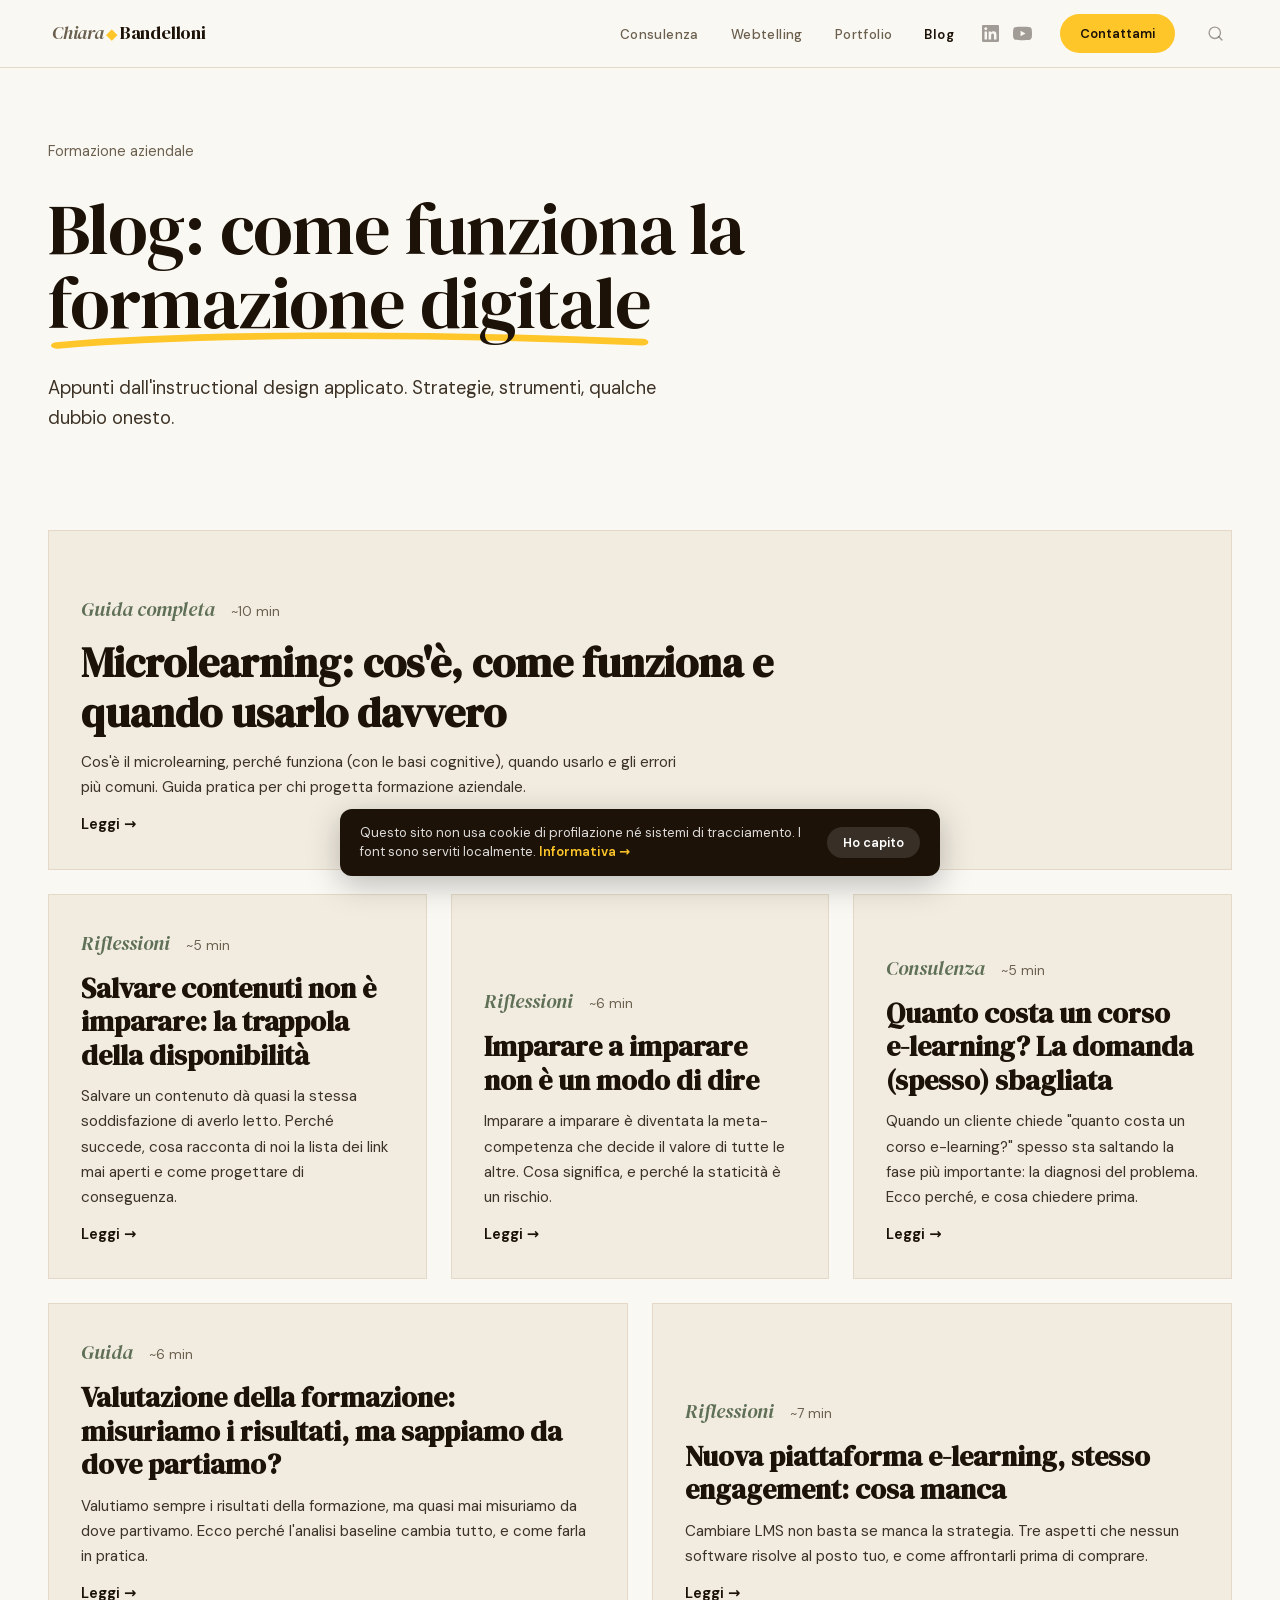
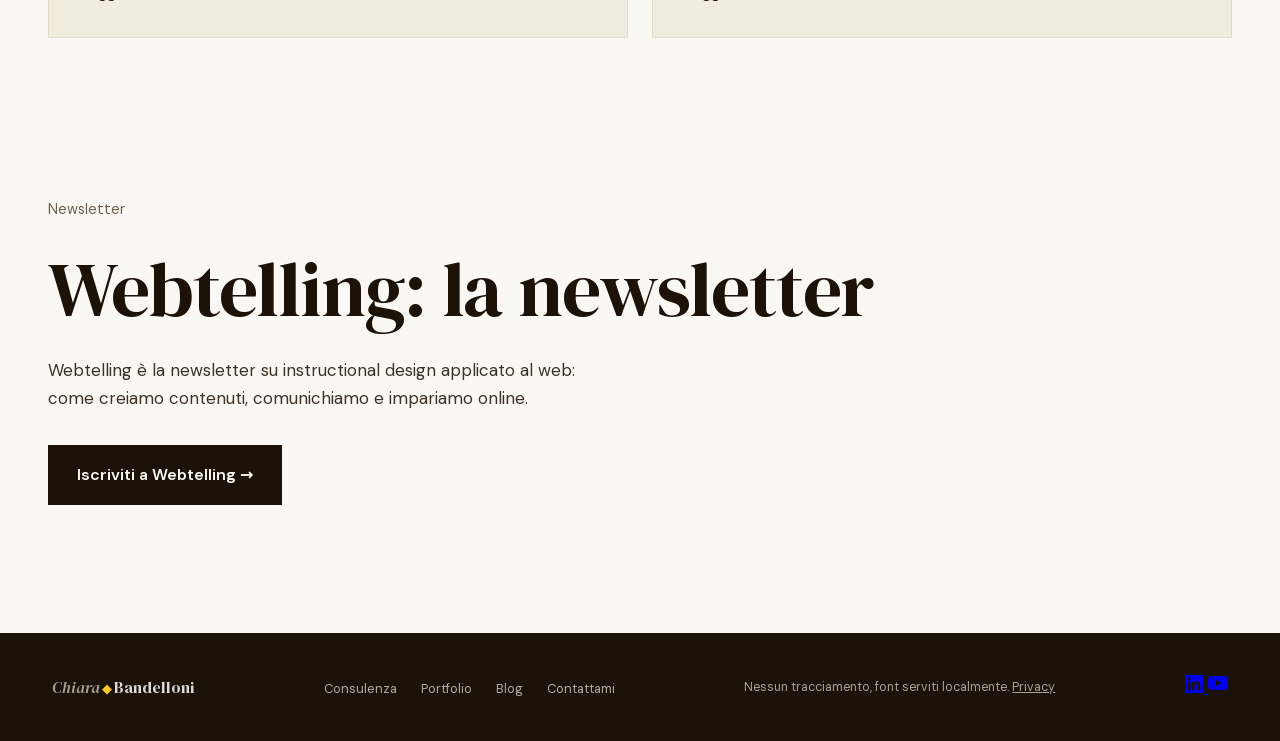
==== commit f3cd25fb: "Titoli aggiornati e sottolineatura a mano; home: sezione servizi a blocchi pieni Co-Authored-By: Cla" ====
--- a/blog/index.html
+++ b/blog/index.html
@@ -412,7 +412,7 @@
 <div class="wrap">
   <header class="page-head">
     <p class="page-kicker">formazione aziendale</p>
-    <h1 class="page-title">Blog: come funziona la formazione digitale</h1>
+    <h1 class="page-title">Blog: come funziona la <span class="swoosh">formazione digitale</span></h1>
     <p class="page-desc">Appunti dall'instructional design applicato. Strategie, strumenti, qualche dubbio onesto.</p>
   </header>
 </div>
--- a/search.css
+++ b/search.css
@@ -141,3 +141,20 @@
   #search-overlay { padding: 60px 16px 16px; }
   #search-kbd { display: none; }
 }
+
+/* ── SOTTOLINEATURA A MANO ── */
+.swoosh {
+  white-space: nowrap;
+  padding-bottom: 0;
+  background-image: url("data:image/svg+xml,%3Csvg xmlns='http://www.w3.org/2000/svg' viewBox='0 0 200 14' preserveAspectRatio='none'%3E%3Cpath d='M3 10 C 45 3, 120 2, 197 8' fill='none' stroke='%23ffc62a' stroke-width='4' stroke-linecap='round'/%3E%3C/svg%3E");
+  background-repeat: no-repeat;
+  background-position: left bottom;
+  background-size: 100% 0.32em;
+}
+.swoosh-dark {
+  background-image: url("data:image/svg+xml,%3Csvg xmlns='http://www.w3.org/2000/svg' viewBox='0 0 200 14' preserveAspectRatio='none'%3E%3Cpath d='M3 10 C 45 3, 120 2, 197 8' fill='none' stroke='%231c1208' stroke-width='4' stroke-linecap='round'/%3E%3C/svg%3E");
+}
+@media (prefers-reduced-motion: no-preference) {
+  .swoosh-anim .swoosh { background-size: 0% 0.32em; transition: background-size 0.6s ease-out; }
+  .swoosh-anim .swoosh.drawn { background-size: 100% 0.32em; }
+}
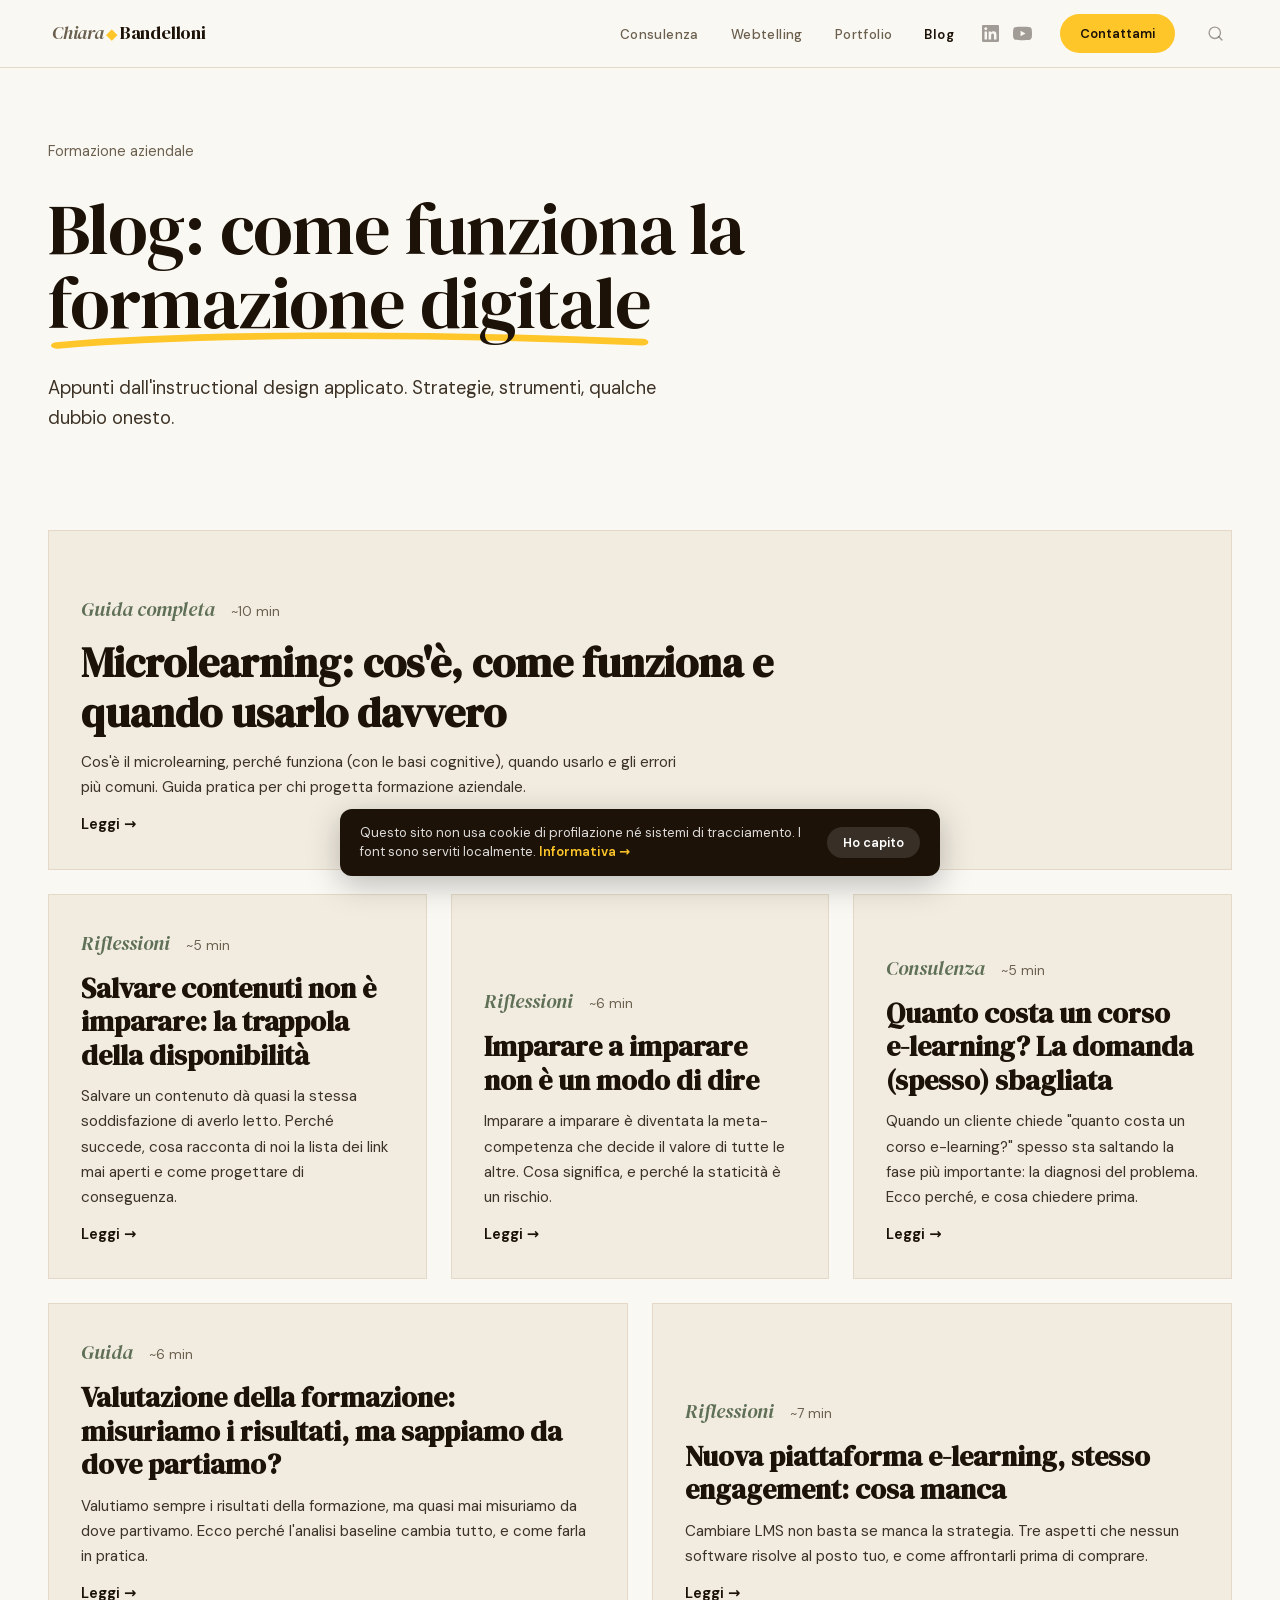
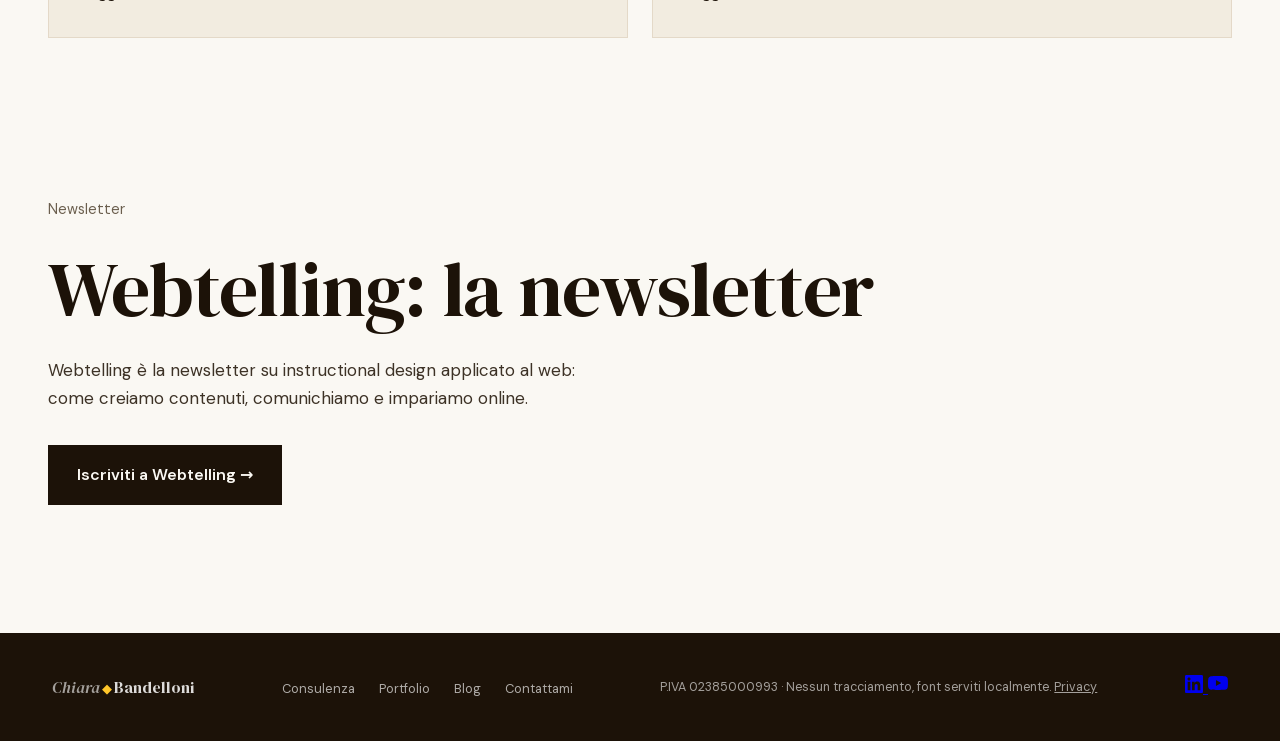
==== commit 320c6eaf: "Footer: aggiunta partita IVA su tutte le pagine Co-Authored-By: Claude Sonnet 5.5 <noreply@anthropic" ====
--- a/blog/index.html
+++ b/blog/index.html
@@ -481,7 +481,7 @@
     <li><a href="index.html">Blog</a></li>
     <li><a href="../contattami.html">Contattami</a></li>
   </ul>
-  <p class="footer-copy">Nessun tracciamento, font serviti localmente. <a href="../privacy-policy.html" style="color:inherit">Privacy</a></p>
+  <p class="footer-copy">P.IVA 02385000993 · Nessun tracciamento, font serviti localmente. <a href="../privacy-policy.html" style="color:inherit">Privacy</a></p>
   <div class="footer-social">
     <a href="https://www.linkedin.com/in/chiarabandelloni/" target="_blank" rel="noopener" class="footer-social-link" aria-label="LinkedIn">
       <svg width="18" height="18" viewBox="0 0 24 24" fill="currentColor"><path d="M20.447 20.452h-3.554v-5.569c0-1.328-.027-3.037-1.852-3.037-1.853 0-2.136 1.445-2.136 2.939v5.667H9.351V9h3.414v1.561h.046c.477-.9 1.637-1.85 3.37-1.85 3.601 0 4.267 2.37 4.267 5.455v6.286zM5.337 7.433c-1.144 0-2.063-.926-2.063-2.065 0-1.138.92-2.063 2.063-2.063 1.14 0 2.064.925 2.064 2.063 0 1.139-.925 2.065-2.064 2.065zm1.782 13.019H3.555V9h3.564v11.452zM22.225 0H1.771C.792 0 0 .774 0 1.729v20.542C0 23.227.792 24 1.771 24h20.451C23.2 24 24 23.227 24 22.271V1.729C24 .774 23.2 0 22.222 0h.003z"/></svg>
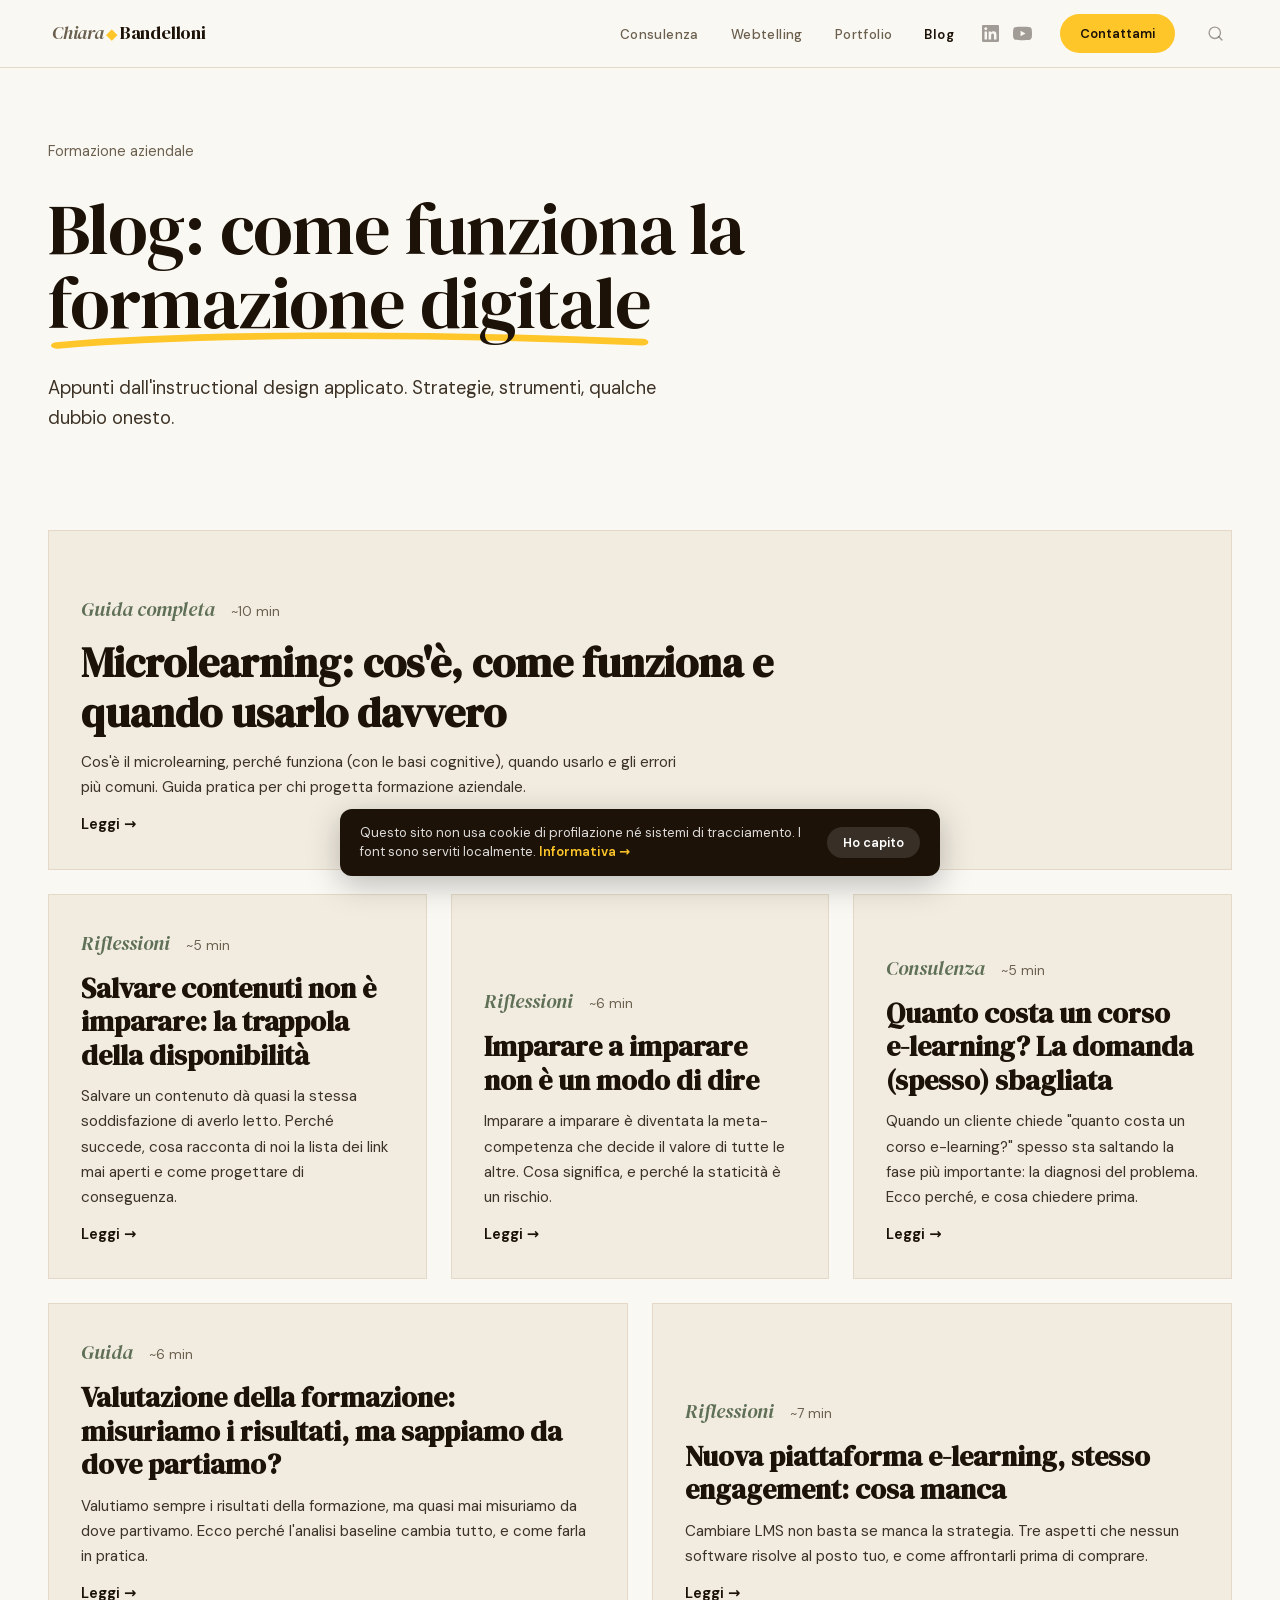
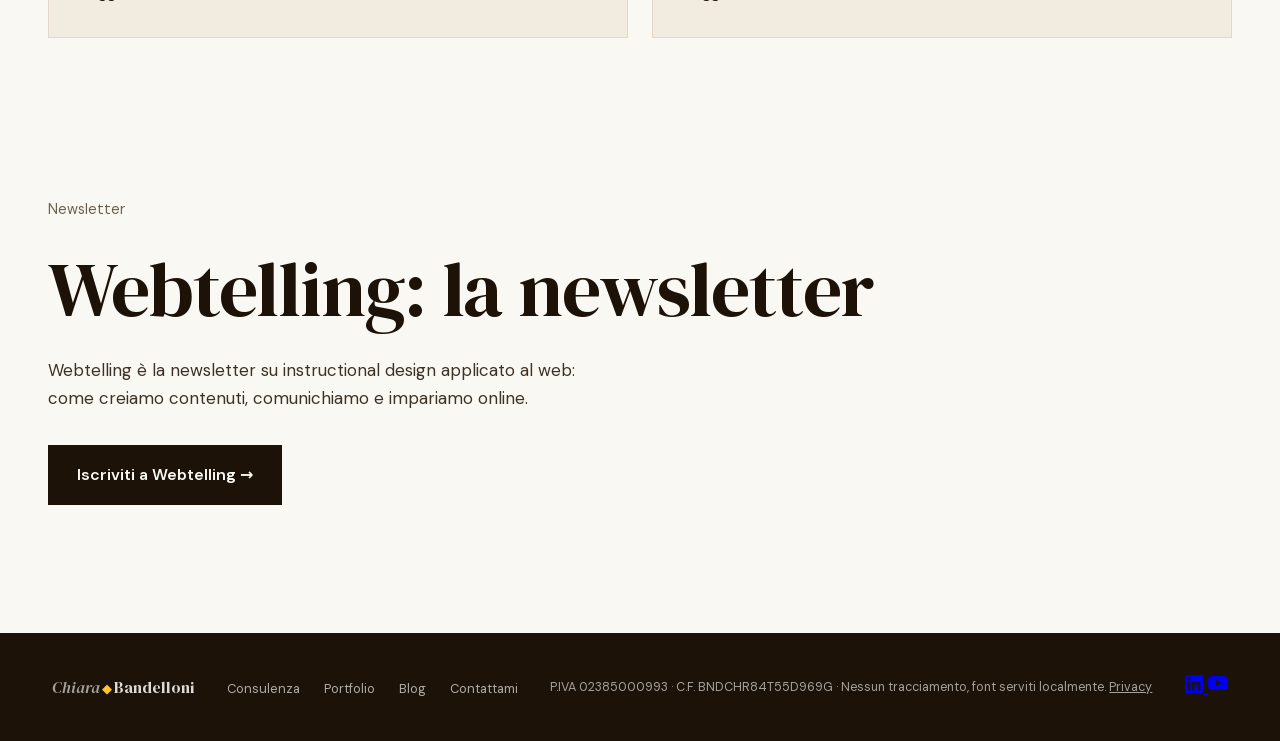
==== commit 3702406f: "Footer: aggiunto codice fiscale Co-Authored-By: Claude Sonnet 5.5 <noreply@anthropic.com>" ====
--- a/blog/index.html
+++ b/blog/index.html
@@ -481,7 +481,7 @@
     <li><a href="index.html">Blog</a></li>
     <li><a href="../contattami.html">Contattami</a></li>
   </ul>
-  <p class="footer-copy">P.IVA 02385000993 · Nessun tracciamento, font serviti localmente. <a href="../privacy-policy.html" style="color:inherit">Privacy</a></p>
+  <p class="footer-copy">P.IVA 02385000993 · C.F. BNDCHR84T55D969G · Nessun tracciamento, font serviti localmente. <a href="../privacy-policy.html" style="color:inherit">Privacy</a></p>
   <div class="footer-social">
     <a href="https://www.linkedin.com/in/chiarabandelloni/" target="_blank" rel="noopener" class="footer-social-link" aria-label="LinkedIn">
       <svg width="18" height="18" viewBox="0 0 24 24" fill="currentColor"><path d="M20.447 20.452h-3.554v-5.569c0-1.328-.027-3.037-1.852-3.037-1.853 0-2.136 1.445-2.136 2.939v5.667H9.351V9h3.414v1.561h.046c.477-.9 1.637-1.85 3.37-1.85 3.601 0 4.267 2.37 4.267 5.455v6.286zM5.337 7.433c-1.144 0-2.063-.926-2.063-2.065 0-1.138.92-2.063 2.063-2.063 1.14 0 2.064.925 2.064 2.063 0 1.139-.925 2.065-2.064 2.065zm1.782 13.019H3.555V9h3.564v11.452zM22.225 0H1.771C.792 0 0 .774 0 1.729v20.542C0 23.227.792 24 1.771 24h20.451C23.2 24 24 23.227 24 22.271V1.729C24 .774 23.2 0 22.222 0h.003z"/></svg>
